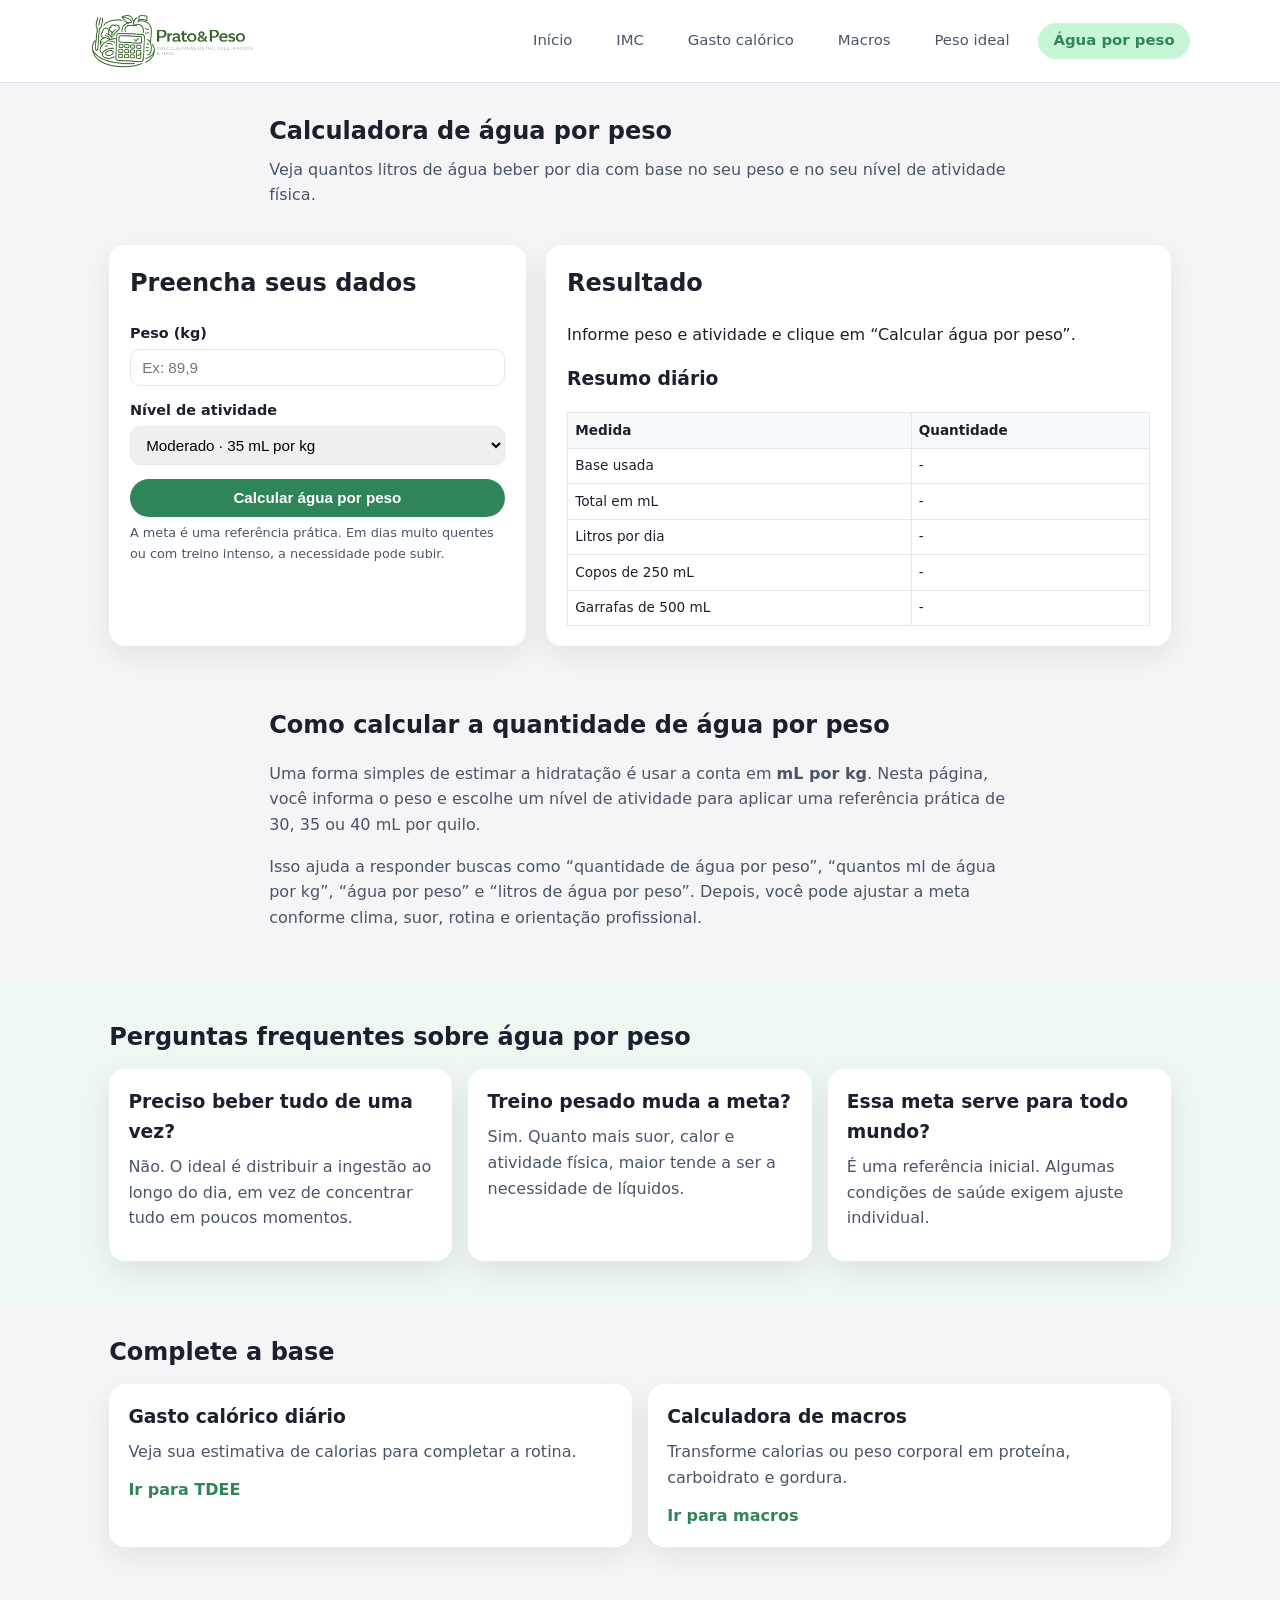
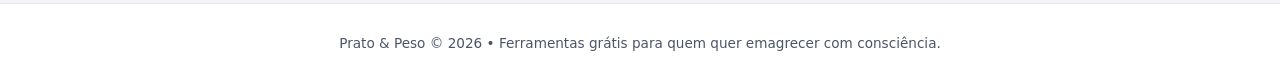
==== agua.html @ b07c1d1e "Add files via upload" ====
<!DOCTYPE html>
<html lang="pt-BR">
<head>
  <meta charset="UTF-8">
  <title>Calculadora de água por peso | Prato &amp; Peso</title>
  <meta name="viewport" content="width=device-width, initial-scale=1.0">
  <meta name="description" content="Calcule quantos litros de água beber por dia de acordo com seu peso, em mL por kg, com resumo em litros, copos e garrafas.">
  <meta name="robots" content="index,follow,max-image-preview:large">
  <link rel="canonical" href="https://www.pratoepeso.com.br/agua.html">
  <link rel="icon" href="favicon.ico" sizes="any">
  <link rel="icon" href="favicon-32.png" type="image/png" sizes="32x32">
  <link rel="icon" href="favicon-192.png" type="image/png" sizes="192x192">
  <link rel="apple-touch-icon" href="apple-touch-icon.png">
  <meta property="og:locale" content="pt_BR">
  <meta property="og:type" content="website">
  <meta property="og:site_name" content="Prato &amp; Peso">
  <meta property="og:title" content="Calculadora de água por peso | Prato &amp; Peso">
  <meta property="og:description" content="Calcule quantos litros de água beber por dia de acordo com seu peso, em mL por kg, com resumo em litros, copos e garrafas.">
  <meta property="og:url" content="https://www.pratoepeso.com.br/agua.html">
  <meta property="og:image" content="https://www.pratoepeso.com.br/assets/logo-social.png">
  <meta name="twitter:card" content="summary_large_image">
  <meta name="twitter:title" content="Calculadora de água por peso | Prato &amp; Peso">
  <meta name="twitter:description" content="Calcule quantos litros de água beber por dia de acordo com seu peso, em mL por kg, com resumo em litros, copos e garrafas.">
  <meta name="twitter:image" content="https://www.pratoepeso.com.br/assets/logo-social.png">
  <link rel="stylesheet" href="style.css">
  <script type="application/ld+json">{"@context":"https://schema.org","@graph":[{"@type":"Organization","name":"Prato & Peso","url":"https://www.pratoepeso.com.br/","logo":"https://www.pratoepeso.com.br/favicon-512.png","image":"https://www.pratoepeso.com.br/assets/logo-social.png"},{"@type":"WebPage","name":"Calculadora de água por peso","description":"Estime quantos litros de água beber por dia conforme peso e atividade.","url":"https://www.pratoepeso.com.br/agua.html","isPartOf":{"@type":"WebSite","name":"Prato & Peso","url":"https://www.pratoepeso.com.br"}},{"@type":"FAQPage","mainEntity":[{"@type":"Question","name":"Quanta água devo beber por peso?","acceptedAnswer":{"@type":"Answer","text":"Uma conta prática usa mililitros por quilo de peso corporal. A quantidade final pode subir em dias quentes e com treino."}},{"@type":"Question","name":"Quantos ml de água por kg devo usar?","acceptedAnswer":{"@type":"Answer","text":"A calculadora usa 30, 35 ou 40 mL por kg como referência, conforme o nível de atividade informado."}},{"@type":"Question","name":"A calculadora substitui orientação médica?","acceptedAnswer":{"@type":"Answer","text":"Não. Pessoas com condições renais, cardíacas ou outras restrições precisam de orientação individual."}}]}]}</script>
</head>
<body>
  <header class="site-header">
    <div class="container header-content">
      <a href="index.html" class="logo" aria-label="Prato &amp; Peso - página inicial">
        <img src="assets/logo-prato-peso.png" alt="Prato &amp; Peso" class="logo-image">
      </a>
      <nav class="main-nav" aria-label="Navegação principal">
        <a href="index.html">Início</a>
        <a href="imc.html">IMC</a>
        <a href="tdee.html">Gasto calórico</a>
        <a href="macros.html">Macros</a>
        <a href="peso-ideal.html">Peso ideal</a>
        <a href="agua.html" class="active">Água por peso</a>
      </nav>
    </div>
  </header>

  <main>
    <section class="page-header">
      <div class="container narrow-content">
        <h1>Calculadora de água por peso</h1>
        <p>Veja quantos litros de água beber por dia com base no seu peso e no seu nível de atividade física.</p>
      </div>
    </section>

    <section class="calc-section">
      <div class="container calc-grid">
        <div class="calc-card">
          <h2>Preencha seus dados</h2>
          <form id="agua-form">
            <div class="form-group">
              <label for="peso">Peso (kg)</label>
              <input type="number" id="peso" placeholder="Ex: 89,9" min="1" step="0.1" inputmode="decimal" required>
            </div>
            <div class="form-group">
              <label for="atividade">Nível de atividade</label>
              <select id="atividade" required>
                <option value="30">Baixo · 30 mL por kg</option>
                <option value="35" selected>Moderado · 35 mL por kg</option>
                <option value="40">Alto · 40 mL por kg</option>
              </select>
            </div>
            <button type="submit" class="btn primary full-width">Calcular água por peso</button>
            <p class="form-hint">A meta é uma referência prática. Em dias muito quentes ou com treino intenso, a necessidade pode subir.</p>
          </form>
        </div>

        <div class="result-card">
          <h2>Resultado</h2>
          <div id="resultado-agua" class="result-main" aria-live="polite">
            <p>Informe peso e atividade e clique em “Calcular água por peso”.</p>
          </div>
          <div class="result-table">
            <h3>Resumo diário</h3>
            <table>
              <thead><tr><th>Medida</th><th>Quantidade</th></tr></thead>
              <tbody>
                <tr><td>Base usada</td><td id="ml-kg">-</td></tr>
                <tr><td>Total em mL</td><td id="ml-dia">-</td></tr>
                <tr><td>Litros por dia</td><td id="litros-dia">-</td></tr>
                <tr><td>Copos de 250 mL</td><td id="copos-dia">-</td></tr>
                <tr><td>Garrafas de 500 mL</td><td id="garrafas-dia">-</td></tr>
              </tbody>
            </table>
          </div>
        </div>
      </div>
    </section>

    <section class="content-section">
      <div class="container narrow-content">
        <h2>Como calcular a quantidade de água por peso</h2>
        <p>
          Uma forma simples de estimar a hidratação é usar a conta em <strong>mL por kg</strong>. Nesta página, você informa o peso e escolhe um nível de atividade para aplicar uma referência prática de 30, 35 ou 40 mL por quilo.
        </p>
        <p>
          Isso ajuda a responder buscas como “quantidade de água por peso”, “quantos ml de água por kg”, “água por peso” e “litros de água por peso”. Depois, você pode ajustar a meta conforme clima, suor, rotina e orientação profissional.
        </p>
      </div>
    </section>

    <section class="content-section section-soft">
      <div class="container">
        <h2>Perguntas frequentes sobre água por peso</h2>
        <div class="faq-grid">
          <article class="faq-item"><h3>Preciso beber tudo de uma vez?</h3><p>Não. O ideal é distribuir a ingestão ao longo do dia, em vez de concentrar tudo em poucos momentos.</p></article>
          <article class="faq-item"><h3>Treino pesado muda a meta?</h3><p>Sim. Quanto mais suor, calor e atividade física, maior tende a ser a necessidade de líquidos.</p></article>
          <article class="faq-item"><h3>Essa meta serve para todo mundo?</h3><p>É uma referência inicial. Algumas condições de saúde exigem ajuste individual.</p></article>
        </div>
      </div>
    </section>

    <section class="content-section">
      <div class="container">
        <h2>Complete a base</h2>
        <div class="feature-grid compact-grid">
          <article class="feature-card"><h3>Gasto calórico diário</h3><p>Veja sua estimativa de calorias para completar a rotina.</p><a href="tdee.html" class="text-link">Ir para TDEE</a></article>
          <article class="feature-card"><h3>Calculadora de macros</h3><p>Transforme calorias ou peso corporal em proteína, carboidrato e gordura.</p><a href="macros.html" class="text-link">Ir para macros</a></article>
        </div>
      </div>
    </section>
  </main>

  <footer class="site-footer">
    <div class="container footer-content">
      <p>Prato &amp; Peso &copy; <span id="year"></span> • Ferramentas grátis para quem quer emagrecer com consciência.</p>
    </div>
  </footer>

  <script>
    document.getElementById('year').textContent = new Date().getFullYear();
  </script>
  <script src="agua.js"></script>
</body>
</html>
---- style.css ----
/* ===== VARIÁVEIS BÁSICAS ===== */
:root {
  --bg: #f5f5f7;
  --bg-card: #ffffff;
  --primary: #2f855a;
  --primary-soft: #c6f6d5;
  --accent: #ed8936;
  --text: #1a202c;
  --text-muted: #4a5568;
  --border: #e2e8f0;
  --shadow-soft: 0 10px 30px rgba(15, 23, 42, 0.08);
  --radius-lg: 16px;
  --radius-pill: 999px;
}

/* ===== RESET SIMPLES ===== */
*,
*::before,
*::after {
  box-sizing: border-box;
}

body {
  margin: 0;
  font-family: system-ui, -apple-system, BlinkMacSystemFont, "Segoe UI", sans-serif;
  background: var(--bg);
  color: var(--text);
  line-height: 1.6;
}

/* ===== CONTAINER ===== */
.container {
  width: 100%;
  max-width: 1100px;
  margin: 0 auto;
  padding: 0 1.2rem;
}

/* ===== HEADER ===== */
.site-header {
  background: #ffffff;
  border-bottom: 1px solid var(--border);
  position: sticky;
  top: 0;
  z-index: 50;
}

.header-content {
  display: flex;
  align-items: center;
  justify-content: space-between;
  gap: 1rem;
  flex-wrap: wrap;
  padding: 0.75rem 0;
}

/* LOGO MAIS VISÍVEL */
.logo {
  display: inline-flex;
  align-items: center;
  text-decoration: none;
  flex-shrink: 0;
}

.logo-image {
  display: block;
  height: 58px;
  width: auto;
  max-width: min(360px, 72vw);
}

@media (max-width: 767px) {
  .logo-image {
    height: 44px;
    max-width: 240px;
  }
}

/* MENU COMO BOTÕES COM BORDA */
.main-nav a {
  margin-left: 0.5rem;
  text-decoration: none;
  color: var(--text-muted);
  font-size: 0.93rem;
  padding: 0.35rem 0.9rem;
  border-radius: var(--radius-pill);
  border: 1px solid transparent;
  display: inline-flex;
  align-items: center;
  justify-content: center;
}

.main-nav a:hover {
  color: var(--primary);
  border-color: var(--border);
  background: #f8fafc;
}

.main-nav a.active {
  color: var(--primary);
  font-weight: 600;
  background: var(--primary-soft);
  border-color: var(--primary-soft);
}

/* ===== HERO (TOPO DA HOME) ===== */
.hero {
  padding: 2.5rem 0 2rem;
}

.hero-grid {
  display: grid;
  gap: 1.8rem;
}

@media (min-width: 768px) {
  .hero-grid {
    grid-template-columns: 3fr 2fr;
    align-items: center;
  }
}

.hero-text h1 {
  font-size: 2rem;
  margin-bottom: 0.8rem;
}

.hero-text p {
  color: var(--text-muted);
  margin-bottom: 1.6rem;
}

/* BOTÕES GRANDES DAS FERRAMENTAS NO TOPO */
.hero-actions {
  display: flex;
  flex-wrap: wrap;
  gap: 0.75rem;
}

.hero-actions .hero-big {
  min-width: 220px;
  font-size: 1rem;
  padding: 0.75rem 1.6rem;
}

@media (max-width: 767px) {
  .hero-actions {
    flex-direction: column;
    align-items: stretch;
  }

  .hero-actions .hero-big {
    width: 100%;
    justify-content: center;
  }
}

/* ===== CARDS DO HERO ===== */
.hero-card {
  background: var(--bg-card);
  border-radius: var(--radius-lg);
  padding: 1.5rem;
  box-shadow: var(--shadow-soft);
}

.hero-card h2 {
  margin-top: 0;
  margin-bottom: 0.75rem;
}

.hero-card ul {
  padding-left: 1.1rem;
  margin-bottom: 1.25rem;
}

.hero-card li {
  margin-bottom: 0.35rem;
}

/* ===== BOTÕES GENÉRICOS ===== */
.btn {
  display: inline-flex;
  align-items: center;
  justify-content: center;
  padding: 0.6rem 1.3rem;
  border-radius: var(--radius-pill);
  border: 1px solid transparent;
  font-size: 0.95rem;
  font-weight: 600;
  cursor: pointer;
  text-decoration: none;
  transition: all 0.15s ease;
}

.btn.primary {
  background: var(--primary);
  color: #ffffff;
}

.btn.primary:hover {
  background: #276749;
}

.btn.outline {
  background: transparent;
  border-color: var(--border);
  color: var(--text);
}

.btn.outline:hover {
  border-color: var(--primary);
  color: var(--primary);
  background: #f8fafc;
}

.btn.full-width {
  width: 100%;
}

.btn.small {
  padding: 0.45rem 1rem;
  font-size: 0.9rem;
}

/* ===== ÁREA DE ANÚNCIO ===== */
.ad-section {
  padding: 0.5rem 0 1rem;
}

.ad-slot {
  width: 100%;
  min-height: 60px;
  border-radius: 12px;
  border: 1px dashed var(--border);
  display: flex;
  align-items: center;
  justify-content: center;
  font-size: 0.8rem;
  color: var(--text-muted);
  background: #fdfdfd;
}

/* ===== SEÇÃO DE TEXTO EXPLICATIVO ===== */
.content-section {
  padding: 2rem 0 2.5rem;
}

.content-section h2 {
  margin-top: 0;
  margin-bottom: 0.75rem;
}

.content-section p {
  color: var(--text-muted);
  max-width: 780px;
}

/* ===== FOOTER ===== */
.site-footer {
  border-top: 1px solid var(--border);
  padding: 1rem 0;
  background: #ffffff;
  margin-top: 1rem;
}

.footer-content {
  text-align: center;
  font-size: 0.85rem;
  color: var(--text-muted);
}

/* ===== PÁGINAS INTERNAS (IMC / TDEE / MACROS / PESO / ÁGUA) ===== */

.page-header {
  padding: 1.8rem 0 1.1rem;
}

.page-header h1 {
  margin: 0 0 0.4rem;
}

.page-header p {
  margin: 0;
  color: var(--text-muted);
}

/* LAYOUT DAS CALCULADORAS */
.calc-section {
  padding: 1.2rem 0 1.8rem;
}

.calc-grid {
  display: grid;
  gap: 1.3rem;
}

@media (min-width: 768px) {
  .calc-grid {
    grid-template-columns: minmax(0, 1.2fr) minmax(0, 1.8fr);
  }
}

.calc-card,
.result-card {
  background: var(--bg-card);
  border-radius: var(--radius-lg);
  padding: 1.2rem 1.3rem;
  box-shadow: var(--shadow-soft);
}

.calc-card h2,
.result-card h2,
.result-table h3 {
  margin-top: 0;
}

/* FORMULÁRIOS NAS CALCULADORAS */
.form-group {
  margin-bottom: 0.85rem;
}

.form-group label {
  display: block;
  font-size: 0.9rem;
  font-weight: 600;
  margin-bottom: 0.25rem;
}

.form-group input,
.form-group select {
  width: 100%;
  padding: 0.55rem 0.7rem;
  border-radius: 10px;
  border: 1px solid var(--border);
  font-size: 0.95rem;
}

.form-group input:focus,
.form-group select:focus {
  outline: none;
  border-color: var(--primary);
  box-shadow: 0 0 0 1px var(--primary-soft);
}

.form-hint {
  font-size: 0.8rem;
  color: var(--text-muted);
  margin-top: 0.4rem;
}

/* RESULTADOS NAS CALCULADORAS */
.result-main p {
  margin: 0;
}

.result-main .imc-value {
  font-size: 1.4rem;
  font-weight: 700;
}

.result-main .imc-status {
  font-weight: 600;
}

.result-main .imc-extra {
  font-size: 0.9rem;
  color: var(--text-muted);
  margin-top: 0.3rem;
}

/* TABELAS */
.result-table {
  margin-top: 1rem;
}

.result-table table {
  width: 100%;
  border-collapse: collapse;
  font-size: 0.85rem;
}

.result-table th,
.result-table td {
  border: 1px solid var(--border);
  padding: 0.4rem 0.45rem;
  text-align: left;
}

.result-table th {
  background: #f7fafc;
}

/* ===== AJUSTES RESPONSIVOS GERAIS ===== */
@media (max-width: 767px) {
  .header-content {
    flex-direction: column;
    align-items: flex-start;
    gap: 0.5rem;
  }

  .main-nav a {
    margin-left: 0;
    margin-right: 0.6rem;
  }
}


.section-soft {
  background: #eef7f1;
}

.narrow-content {
  max-width: 780px;
}

.feature-grid,
.faq-grid {
  display: grid;
  gap: 1rem;
}

@media (min-width: 768px) {
  .feature-grid {
    grid-template-columns: repeat(2, minmax(0, 1fr));
  }

  .feature-grid.compact-grid {
    grid-template-columns: repeat(2, minmax(0, 1fr));
  }

  .faq-grid {
    grid-template-columns: repeat(3, minmax(0, 1fr));
  }
}

.feature-card,
.faq-item {
  background: var(--bg-card);
  border-radius: var(--radius-lg);
  padding: 1.15rem 1.2rem;
  box-shadow: var(--shadow-soft);
}

.feature-card h3,
.faq-item h3 {
  margin-top: 0;
  margin-bottom: 0.45rem;
}

.feature-card p,
.faq-item p {
  margin-top: 0;
  margin-bottom: 0.75rem;
}

.text-link {
  color: var(--primary);
  font-weight: 600;
  text-decoration: none;
}

.text-link:hover {
  text-decoration: underline;
}

.radio-row {
  display: flex;
  flex-wrap: wrap;
  gap: 0.9rem;
}

.radio-row label {
  display: inline-flex;
  align-items: center;
  gap: 0.4rem;
  font-weight: 500;
}

.label-optional {
  font-weight: 500;
  font-size: 0.82rem;
  color: var(--text-muted);
}

.mode-switch {
  display: grid;
  grid-template-columns: repeat(2, minmax(0, 1fr));
  gap: 0.75rem;
  margin-bottom: 1rem;
}

.mode-option {
  display: flex;
  align-items: center;
  justify-content: center;
  gap: 0.5rem;
  padding: 0.75rem 0.9rem;
  border: 1px solid var(--border);
  border-radius: 12px;
  cursor: pointer;
  background: #f8fafc;
  color: var(--text-muted);
  font-weight: 600;
}

.mode-option input {
  margin: 0;
}

.mode-option.active {
  border-color: var(--primary-soft);
  background: var(--primary-soft);
  color: var(--primary);
}

.mode-panel {
  margin-bottom: 1rem;
}

.mode-panel.is-hidden {
  display: none;
}

@media (max-width: 767px) {
  .feature-grid,
  .faq-grid,
  .mode-switch {
    grid-template-columns: 1fr;
  }
}
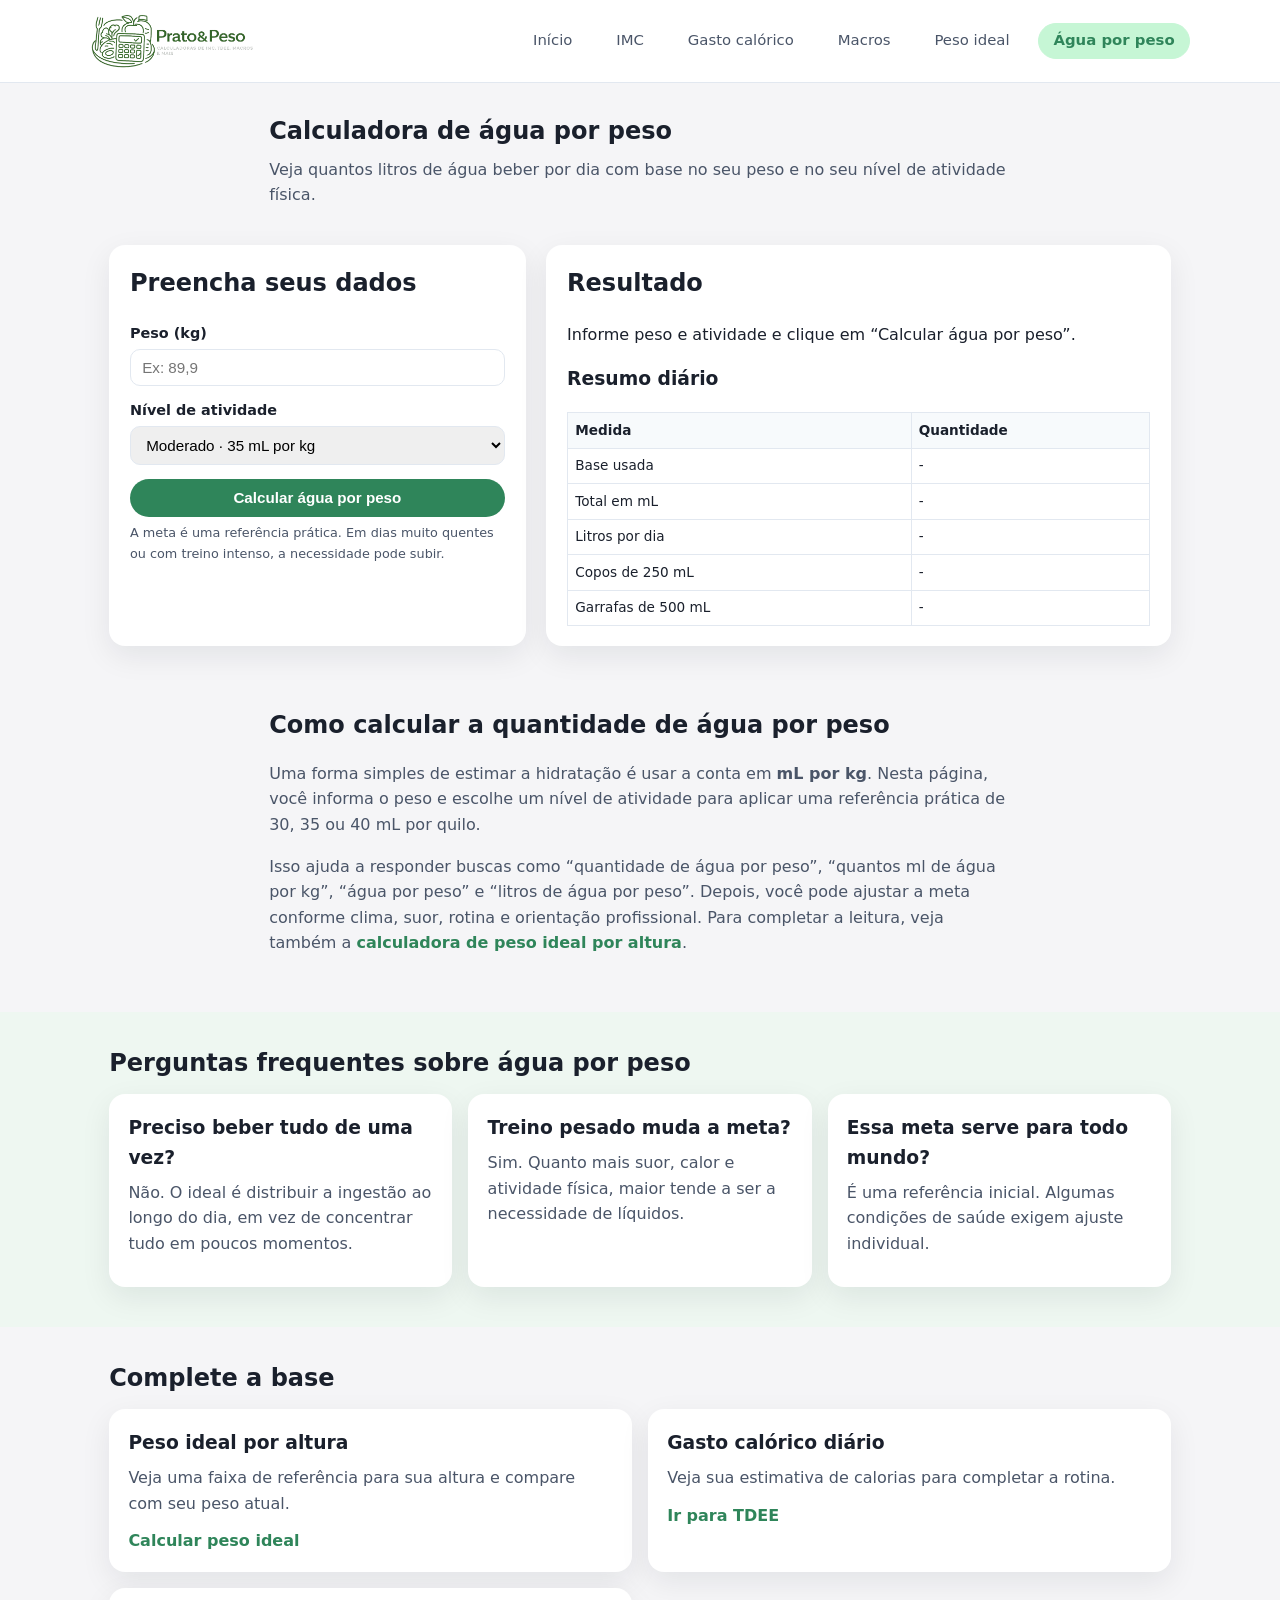
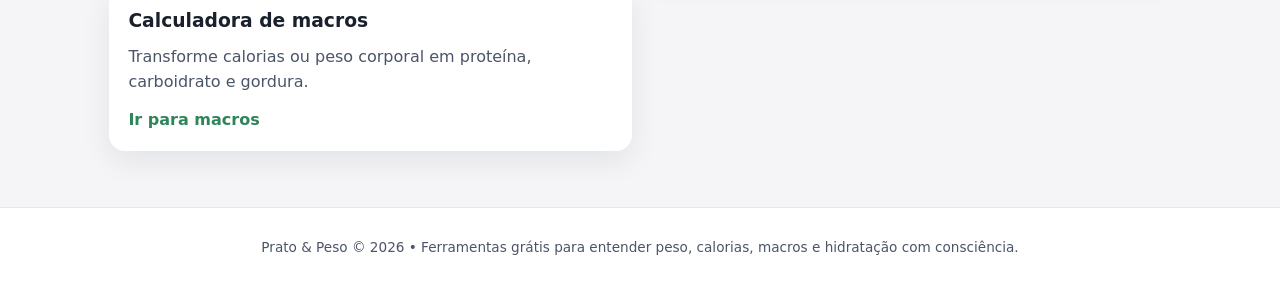
==== commit 4a3a71c0: "Add files via upload" ====
--- a/agua.html
+++ b/agua.html
@@ -6,7 +6,7 @@
   <meta name="viewport" content="width=device-width, initial-scale=1.0">
   <meta name="description" content="Calcule quantos litros de água beber por dia de acordo com seu peso, em mL por kg, com resumo em litros, copos e garrafas.">
   <meta name="robots" content="index,follow,max-image-preview:large">
-  <link rel="canonical" href="https://www.pratoepeso.com.br/agua.html">
+  <link rel="canonical" href="https://pratoepeso.com.br/agua.html">
   <link rel="icon" href="favicon.ico" sizes="any">
   <link rel="icon" href="favicon-32.png" type="image/png" sizes="32x32">
   <link rel="icon" href="favicon-192.png" type="image/png" sizes="192x192">
@@ -16,14 +16,22 @@
   <meta property="og:site_name" content="Prato &amp; Peso">
   <meta property="og:title" content="Calculadora de água por peso | Prato &amp; Peso">
   <meta property="og:description" content="Calcule quantos litros de água beber por dia de acordo com seu peso, em mL por kg, com resumo em litros, copos e garrafas.">
-  <meta property="og:url" content="https://www.pratoepeso.com.br/agua.html">
-  <meta property="og:image" content="https://www.pratoepeso.com.br/assets/logo-social.png">
+  <meta property="og:url" content="https://pratoepeso.com.br/agua.html">
+  <meta property="og:image" content="https://pratoepeso.com.br/assets/logo-social.png">
   <meta name="twitter:card" content="summary_large_image">
   <meta name="twitter:title" content="Calculadora de água por peso | Prato &amp; Peso">
   <meta name="twitter:description" content="Calcule quantos litros de água beber por dia de acordo com seu peso, em mL por kg, com resumo em litros, copos e garrafas.">
-  <meta name="twitter:image" content="https://www.pratoepeso.com.br/assets/logo-social.png">
+  <meta name="twitter:image" content="https://pratoepeso.com.br/assets/logo-social.png">
   <link rel="stylesheet" href="style.css">
-  <script type="application/ld+json">{"@context":"https://schema.org","@graph":[{"@type":"Organization","name":"Prato & Peso","url":"https://www.pratoepeso.com.br/","logo":"https://www.pratoepeso.com.br/favicon-512.png","image":"https://www.pratoepeso.com.br/assets/logo-social.png"},{"@type":"WebPage","name":"Calculadora de água por peso","description":"Estime quantos litros de água beber por dia conforme peso e atividade.","url":"https://www.pratoepeso.com.br/agua.html","isPartOf":{"@type":"WebSite","name":"Prato & Peso","url":"https://www.pratoepeso.com.br"}},{"@type":"FAQPage","mainEntity":[{"@type":"Question","name":"Quanta água devo beber por peso?","acceptedAnswer":{"@type":"Answer","text":"Uma conta prática usa mililitros por quilo de peso corporal. A quantidade final pode subir em dias quentes e com treino."}},{"@type":"Question","name":"Quantos ml de água por kg devo usar?","acceptedAnswer":{"@type":"Answer","text":"A calculadora usa 30, 35 ou 40 mL por kg como referência, conforme o nível de atividade informado."}},{"@type":"Question","name":"A calculadora substitui orientação médica?","acceptedAnswer":{"@type":"Answer","text":"Não. Pessoas com condições renais, cardíacas ou outras restrições precisam de orientação individual."}}]}]}</script>
+  <!-- Google tag (gtag.js) -->
+  <script async src="https://www.googletagmanager.com/gtag/js?id=G-JHK8WVE0EN"></script>
+  <script>
+    window.dataLayer = window.dataLayer || [];
+    function gtag(){dataLayer.push(arguments);}
+    gtag('js', new Date());
+    gtag('config', 'G-JHK8WVE0EN');
+  </script>
+  <script type="application/ld+json">{"@context":"https://schema.org","@graph":[{"@type":"Organization","name":"Prato & Peso","url":"https://pratoepeso.com.br/","logo":"https://pratoepeso.com.br/favicon-512.png","image":"https://pratoepeso.com.br/assets/logo-social.png"},{"@type":"WebPage","name":"Calculadora de água por peso","description":"Estime quantos litros de água beber por dia conforme peso e atividade.","url":"https://pratoepeso.com.br/agua.html","isPartOf":{"@type":"WebSite","name":"Prato & Peso","url":"https://pratoepeso.com.br"}},{"@type":"FAQPage","mainEntity":[{"@type":"Question","name":"Quanta água devo beber por peso?","acceptedAnswer":{"@type":"Answer","text":"Uma conta prática usa mililitros por quilo de peso corporal. A quantidade final pode subir em dias quentes e com treino."}},{"@type":"Question","name":"Quantos ml de água por kg devo usar?","acceptedAnswer":{"@type":"Answer","text":"A calculadora usa 30, 35 ou 40 mL por kg como referência, conforme o nível de atividade informado."}},{"@type":"Question","name":"A calculadora substitui orientação médica?","acceptedAnswer":{"@type":"Answer","text":"Não. Pessoas com condições renais, cardíacas ou outras restrições precisam de orientação individual."}}]}]}</script>
 </head>
 <body>
   <header class="site-header">
@@ -101,7 +109,7 @@
           Uma forma simples de estimar a hidratação é usar a conta em <strong>mL por kg</strong>. Nesta página, você informa o peso e escolhe um nível de atividade para aplicar uma referência prática de 30, 35 ou 40 mL por quilo.
         </p>
         <p>
-          Isso ajuda a responder buscas como “quantidade de água por peso”, “quantos ml de água por kg”, “água por peso” e “litros de água por peso”. Depois, você pode ajustar a meta conforme clima, suor, rotina e orientação profissional.
+          Isso ajuda a responder buscas como “quantidade de água por peso”, “quantos ml de água por kg”, “água por peso” e “litros de água por peso”. Depois, você pode ajustar a meta conforme clima, suor, rotina e orientação profissional. Para completar a leitura, veja também a <a href="peso-ideal.html" class="text-link">calculadora de peso ideal por altura</a>.
         </p>
       </div>
     </section>
@@ -121,6 +129,7 @@
       <div class="container">
         <h2>Complete a base</h2>
         <div class="feature-grid compact-grid">
+          <article class="feature-card"><h3>Peso ideal por altura</h3><p>Veja uma faixa de referência para sua altura e compare com seu peso atual.</p><a href="peso-ideal.html" class="text-link">Calcular peso ideal</a></article>
           <article class="feature-card"><h3>Gasto calórico diário</h3><p>Veja sua estimativa de calorias para completar a rotina.</p><a href="tdee.html" class="text-link">Ir para TDEE</a></article>
           <article class="feature-card"><h3>Calculadora de macros</h3><p>Transforme calorias ou peso corporal em proteína, carboidrato e gordura.</p><a href="macros.html" class="text-link">Ir para macros</a></article>
         </div>
@@ -130,7 +139,7 @@
 
   <footer class="site-footer">
     <div class="container footer-content">
-      <p>Prato &amp; Peso &copy; <span id="year"></span> • Ferramentas grátis para quem quer emagrecer com consciência.</p>
+      <p>Prato &amp; Peso &copy; <span id="year"></span> • Ferramentas grátis para entender peso, calorias, macros e hidratação com consciência.</p>
     </div>
   </footer>
 
--- a/style.css
+++ b/style.css
@@ -528,3 +528,55 @@
     grid-template-columns: 1fr;
   }
 }
+
+/* ===== REFORÇO SEO / CONTEÚDO DE REFERÊNCIA ===== */
+.note-box {
+  margin-top: 1rem;
+  padding: 0.9rem 1rem;
+  border: 1px solid var(--border);
+  border-left: 4px solid var(--primary);
+  border-radius: 12px;
+  background: #ffffff;
+  color: var(--text-muted);
+}
+
+.reference-table {
+  overflow-x: auto;
+  background: var(--bg-card);
+  border-radius: var(--radius-lg);
+  box-shadow: var(--shadow-soft);
+  margin: 1rem 0;
+}
+
+.reference-table table {
+  width: 100%;
+  min-width: 420px;
+  border-collapse: collapse;
+  font-size: 0.95rem;
+}
+
+.reference-table th,
+.reference-table td {
+  border: 1px solid var(--border);
+  padding: 0.65rem 0.75rem;
+  text-align: left;
+}
+
+.reference-table th {
+  background: #f7fafc;
+  font-weight: 700;
+}
+
+.table-hint {
+  font-size: 0.9rem;
+  color: var(--text-muted);
+}
+
+.formula-list {
+  padding-left: 1.2rem;
+  color: var(--text-muted);
+}
+
+.formula-list li {
+  margin-bottom: 0.45rem;
+}
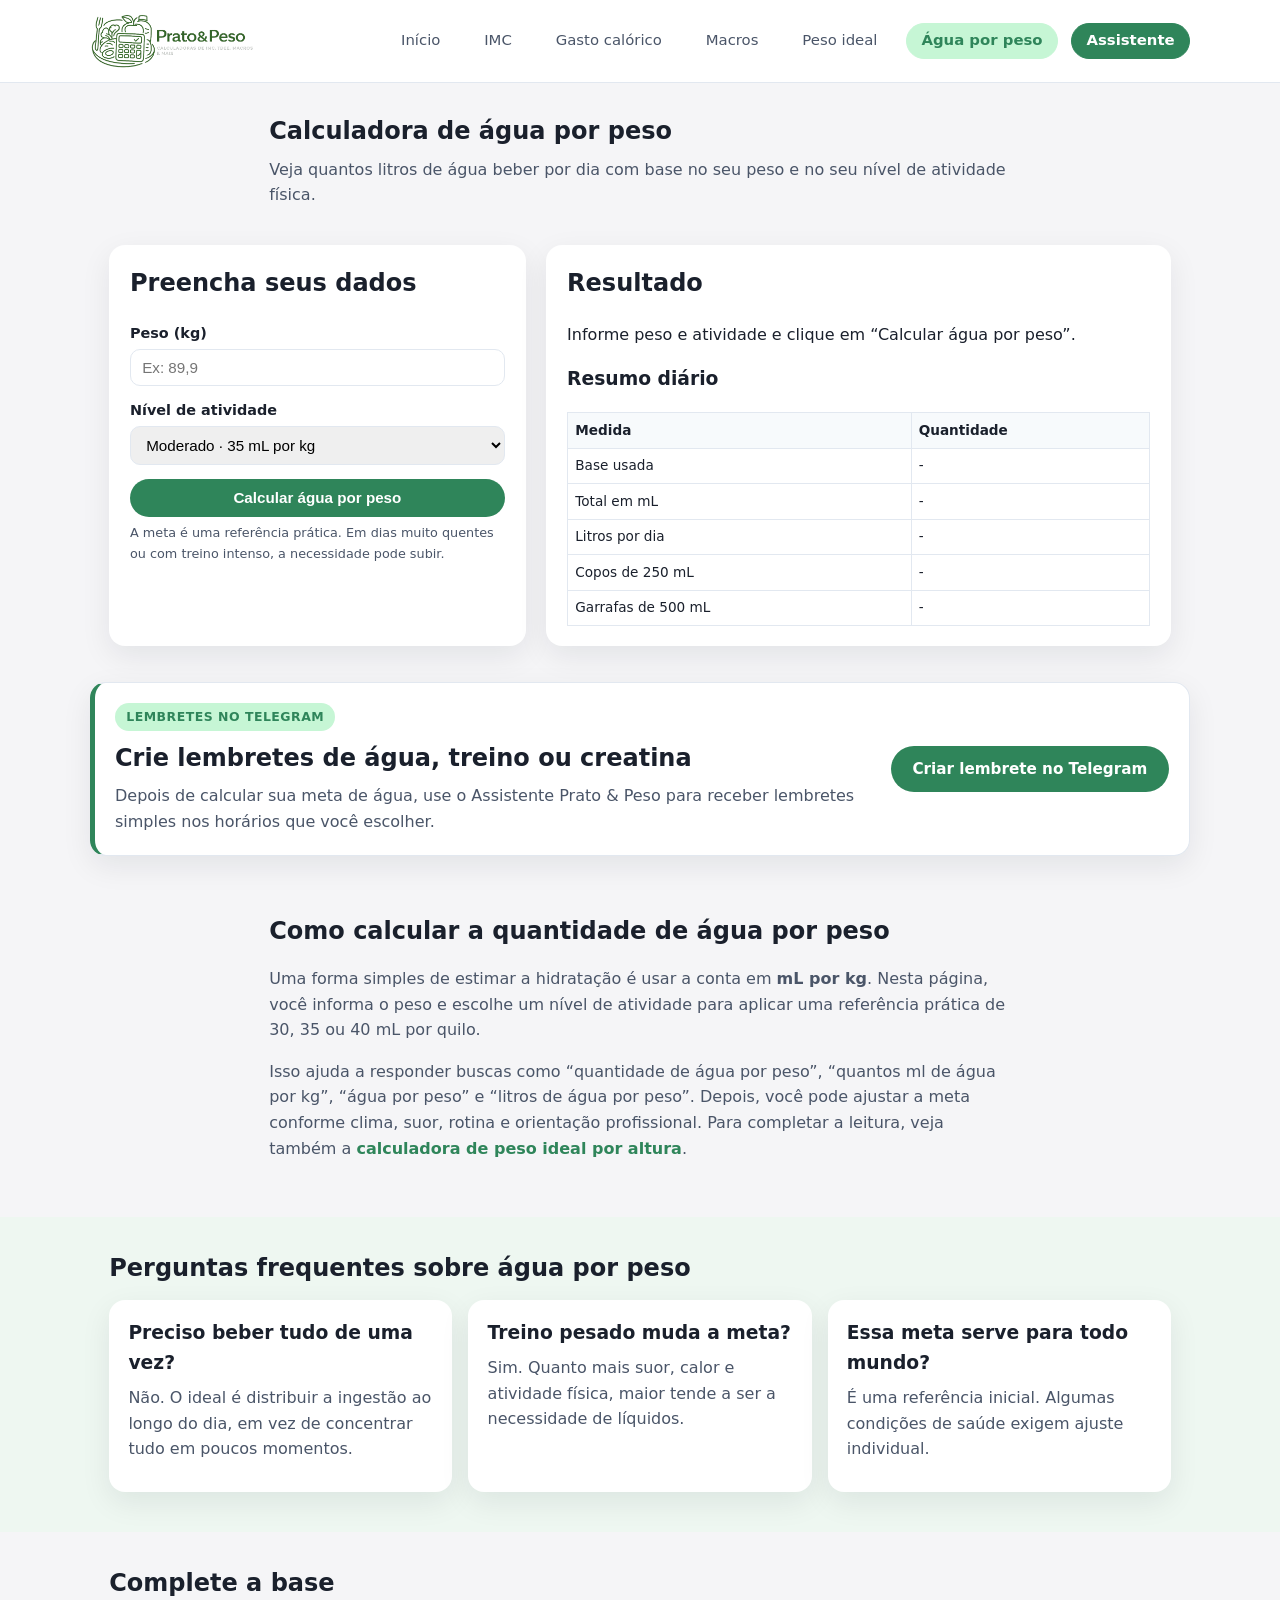
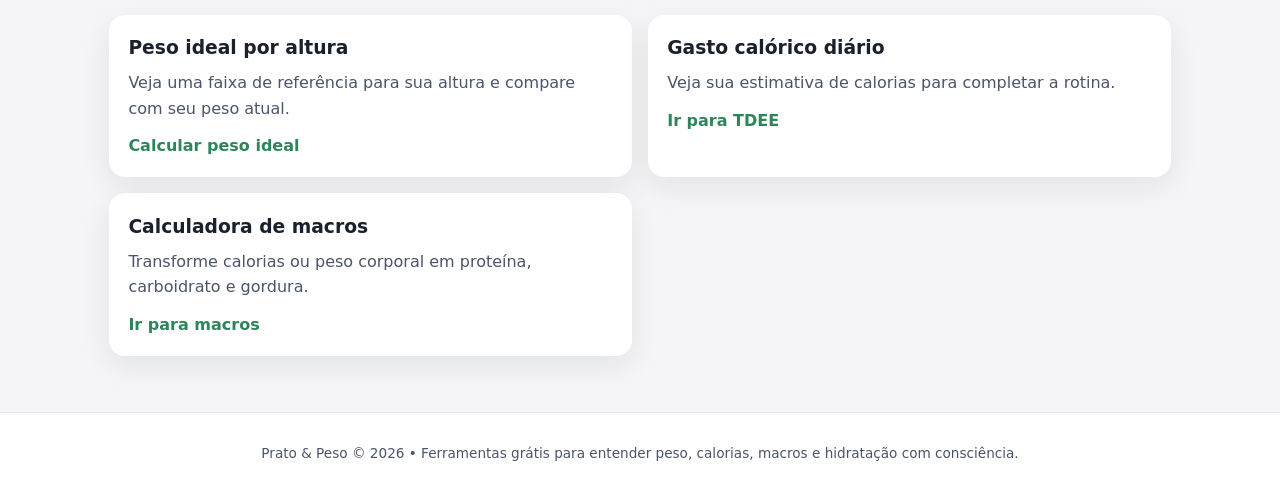
==== commit 92fcd988: "Add files via upload" ====
--- a/agua.html
+++ b/agua.html
@@ -46,6 +46,7 @@
         <a href="macros.html">Macros</a>
         <a href="peso-ideal.html">Peso ideal</a>
         <a href="agua.html" class="active">Água por peso</a>
+        <a href="https://t.me/pratoepeso_bot" class="nav-telegram" target="_blank" rel="noopener">Assistente</a>
       </nav>
     </div>
   </header>
@@ -102,6 +103,18 @@
       </div>
     </section>
 
+
+    <section class="assistant-cta">
+      <div class="container assistant-cta-card">
+        <div>
+          <span class="eyebrow">Lembretes no Telegram</span>
+          <h2>Crie lembretes de água, treino ou creatina</h2>
+          <p>Depois de calcular sua meta de água, use o Assistente Prato &amp; Peso para receber lembretes simples nos horários que você escolher.</p>
+        </div>
+        <a href="https://t.me/pratoepeso_bot" class="btn primary" target="_blank" rel="noopener">Criar lembrete no Telegram</a>
+      </div>
+    </section>
+
     <section class="content-section">
       <div class="container narrow-content">
         <h2>Como calcular a quantidade de água por peso</h2>
--- a/style.css
+++ b/style.css
@@ -580,3 +580,172 @@
 .formula-list li {
   margin-bottom: 0.45rem;
 }
+
+
+/* ===== ASSISTENTE PRATO & PESO / TELEGRAM ===== */
+.nav-telegram {
+  color: #ffffff !important;
+  background: var(--primary);
+  border-color: var(--primary) !important;
+  font-weight: 700;
+}
+
+.nav-telegram:hover {
+  background: #276749 !important;
+  color: #ffffff !important;
+}
+
+.assistant-highlight {
+  padding: 2rem 0 2.3rem;
+  background: linear-gradient(135deg, #113f2a 0%, #2f855a 55%, #d9f7e4 100%);
+  color: #ffffff;
+}
+
+.assistant-grid {
+  display: grid;
+  gap: 1.3rem;
+  align-items: center;
+}
+
+@media (min-width: 820px) {
+  .assistant-grid {
+    grid-template-columns: minmax(0, 1.05fr) minmax(0, 0.95fr);
+  }
+}
+
+.assistant-copy h2,
+.assistant-copy p {
+  color: #ffffff;
+}
+
+.assistant-copy h2 {
+  margin: 0.35rem 0 0.75rem;
+  font-size: clamp(1.6rem, 3vw, 2.25rem);
+}
+
+.eyebrow {
+  display: inline-flex;
+  align-items: center;
+  width: fit-content;
+  padding: 0.25rem 0.7rem;
+  border-radius: var(--radius-pill);
+  background: rgba(255, 255, 255, 0.18);
+  color: inherit;
+  font-size: 0.78rem;
+  font-weight: 800;
+  letter-spacing: 0.04em;
+  text-transform: uppercase;
+}
+
+.assistant-actions {
+  display: flex;
+  flex-wrap: wrap;
+  gap: 0.75rem;
+  margin-top: 1.1rem;
+}
+
+.assistant-highlight .btn.primary {
+  background: #ffffff;
+  color: var(--primary);
+}
+
+.assistant-highlight .btn.primary:hover {
+  background: #f0fff4;
+}
+
+.assistant-highlight .btn.outline {
+  border-color: rgba(255,255,255,0.75);
+  color: #ffffff;
+  background: transparent;
+}
+
+.assistant-highlight .btn.outline:hover {
+  background: rgba(255,255,255,0.12);
+  color: #ffffff;
+}
+
+.assistant-note {
+  margin: 0.85rem 0 0;
+  font-size: 0.9rem;
+  opacity: 0.9;
+}
+
+.assistant-panel {
+  display: grid;
+  gap: 0.85rem;
+  background: rgba(255,255,255,0.12);
+  border: 1px solid rgba(255,255,255,0.24);
+  border-radius: 22px;
+  padding: 1rem;
+  box-shadow: 0 16px 40px rgba(15, 23, 42, 0.18);
+  backdrop-filter: blur(8px);
+}
+
+@media (min-width: 560px) {
+  .assistant-panel {
+    grid-template-columns: repeat(2, minmax(0, 1fr));
+  }
+}
+
+.assistant-feature {
+  background: rgba(255,255,255,0.94);
+  color: var(--text);
+  border-radius: 16px;
+  padding: 0.95rem 1rem;
+}
+
+.assistant-feature strong {
+  display: block;
+  margin-bottom: 0.25rem;
+  color: var(--primary);
+}
+
+.assistant-feature span {
+  display: block;
+  color: var(--text-muted);
+  font-size: 0.92rem;
+  line-height: 1.45;
+}
+
+.assistant-cta {
+  padding: 0.5rem 0 1.5rem;
+}
+
+.assistant-cta-card {
+  display: grid;
+  gap: 1rem;
+  align-items: center;
+  background: #ffffff;
+  border: 1px solid var(--border);
+  border-left: 5px solid var(--primary);
+  border-radius: var(--radius-lg);
+  box-shadow: var(--shadow-soft);
+  padding: 1.25rem;
+}
+
+@media (min-width: 768px) {
+  .assistant-cta-card {
+    grid-template-columns: minmax(0, 1fr) auto;
+  }
+}
+
+.assistant-cta-card .eyebrow {
+  background: var(--primary-soft);
+  color: var(--primary);
+}
+
+.assistant-cta-card h2 {
+  margin: 0.45rem 0 0.4rem;
+}
+
+.assistant-cta-card p {
+  margin: 0;
+  color: var(--text-muted);
+}
+
+@media (max-width: 767px) {
+  .assistant-actions,
+  .assistant-cta-card .btn {
+    width: 100%;
+  }
+}
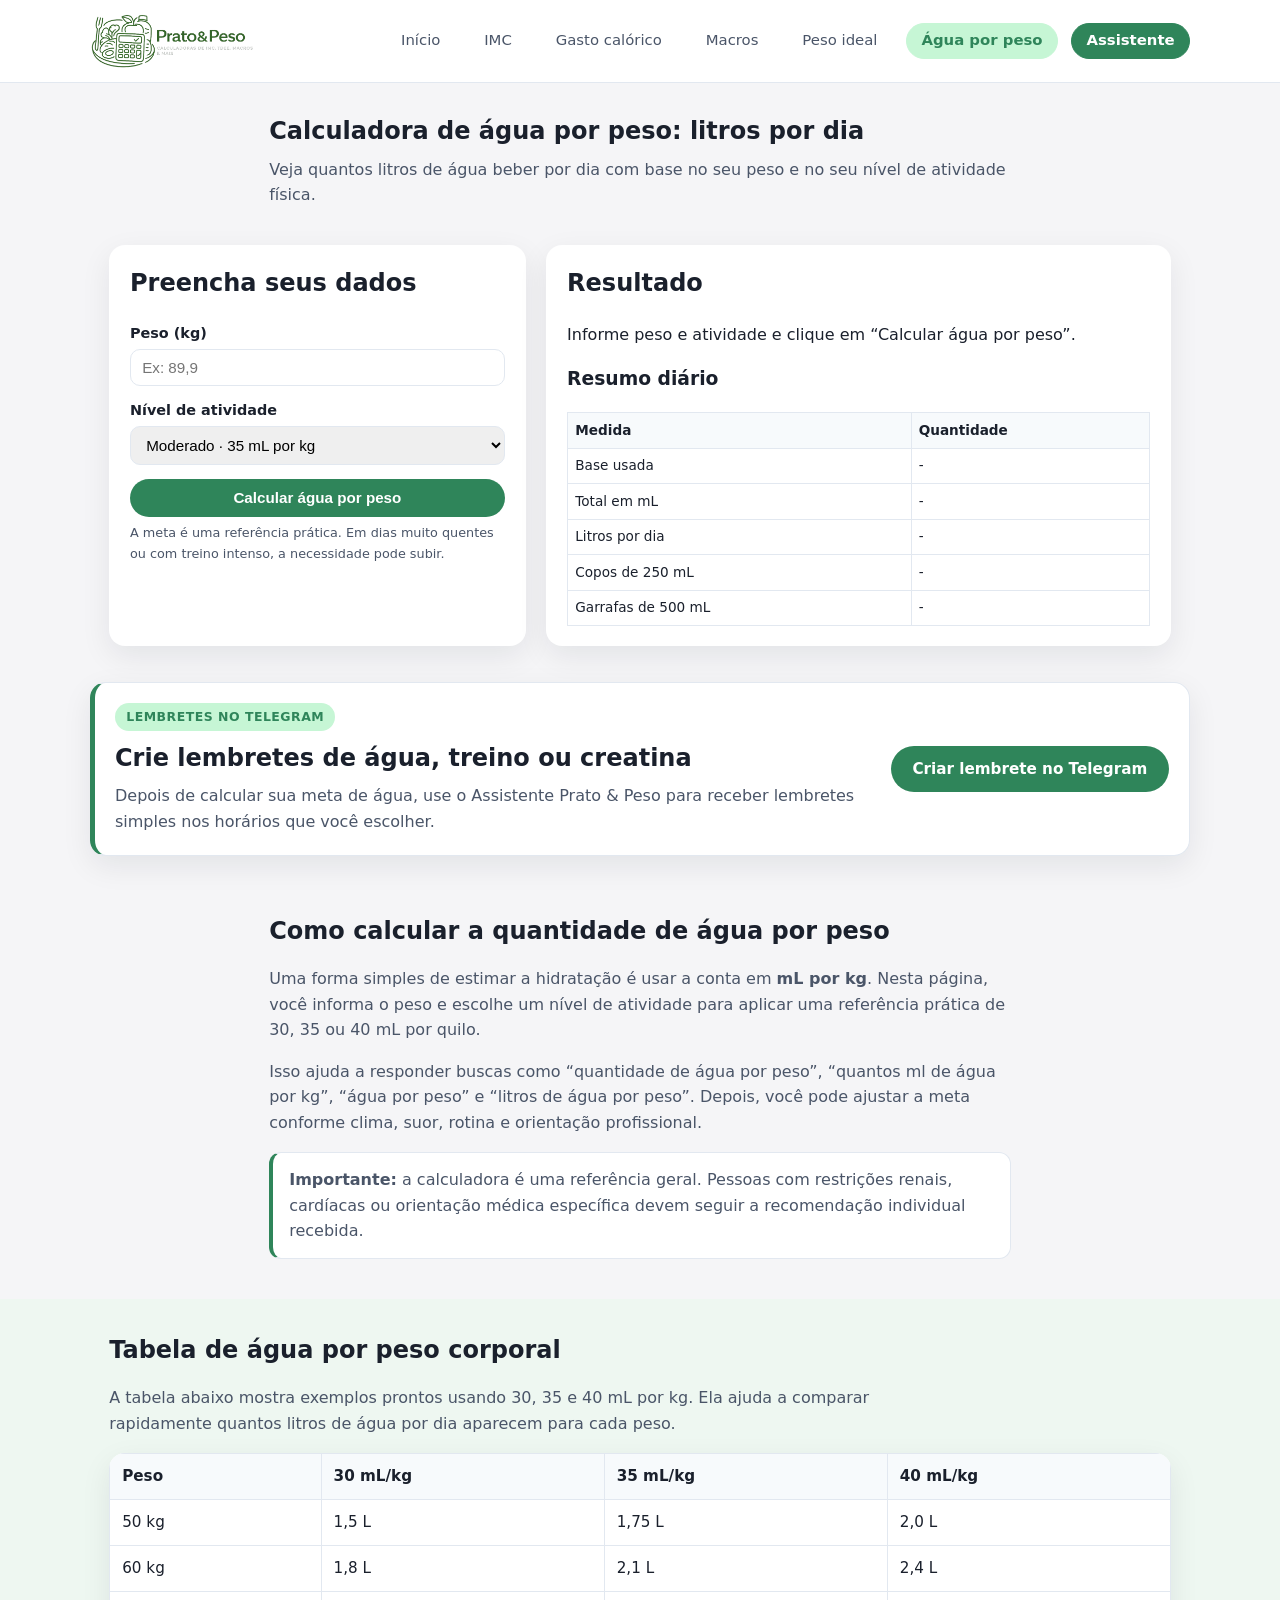
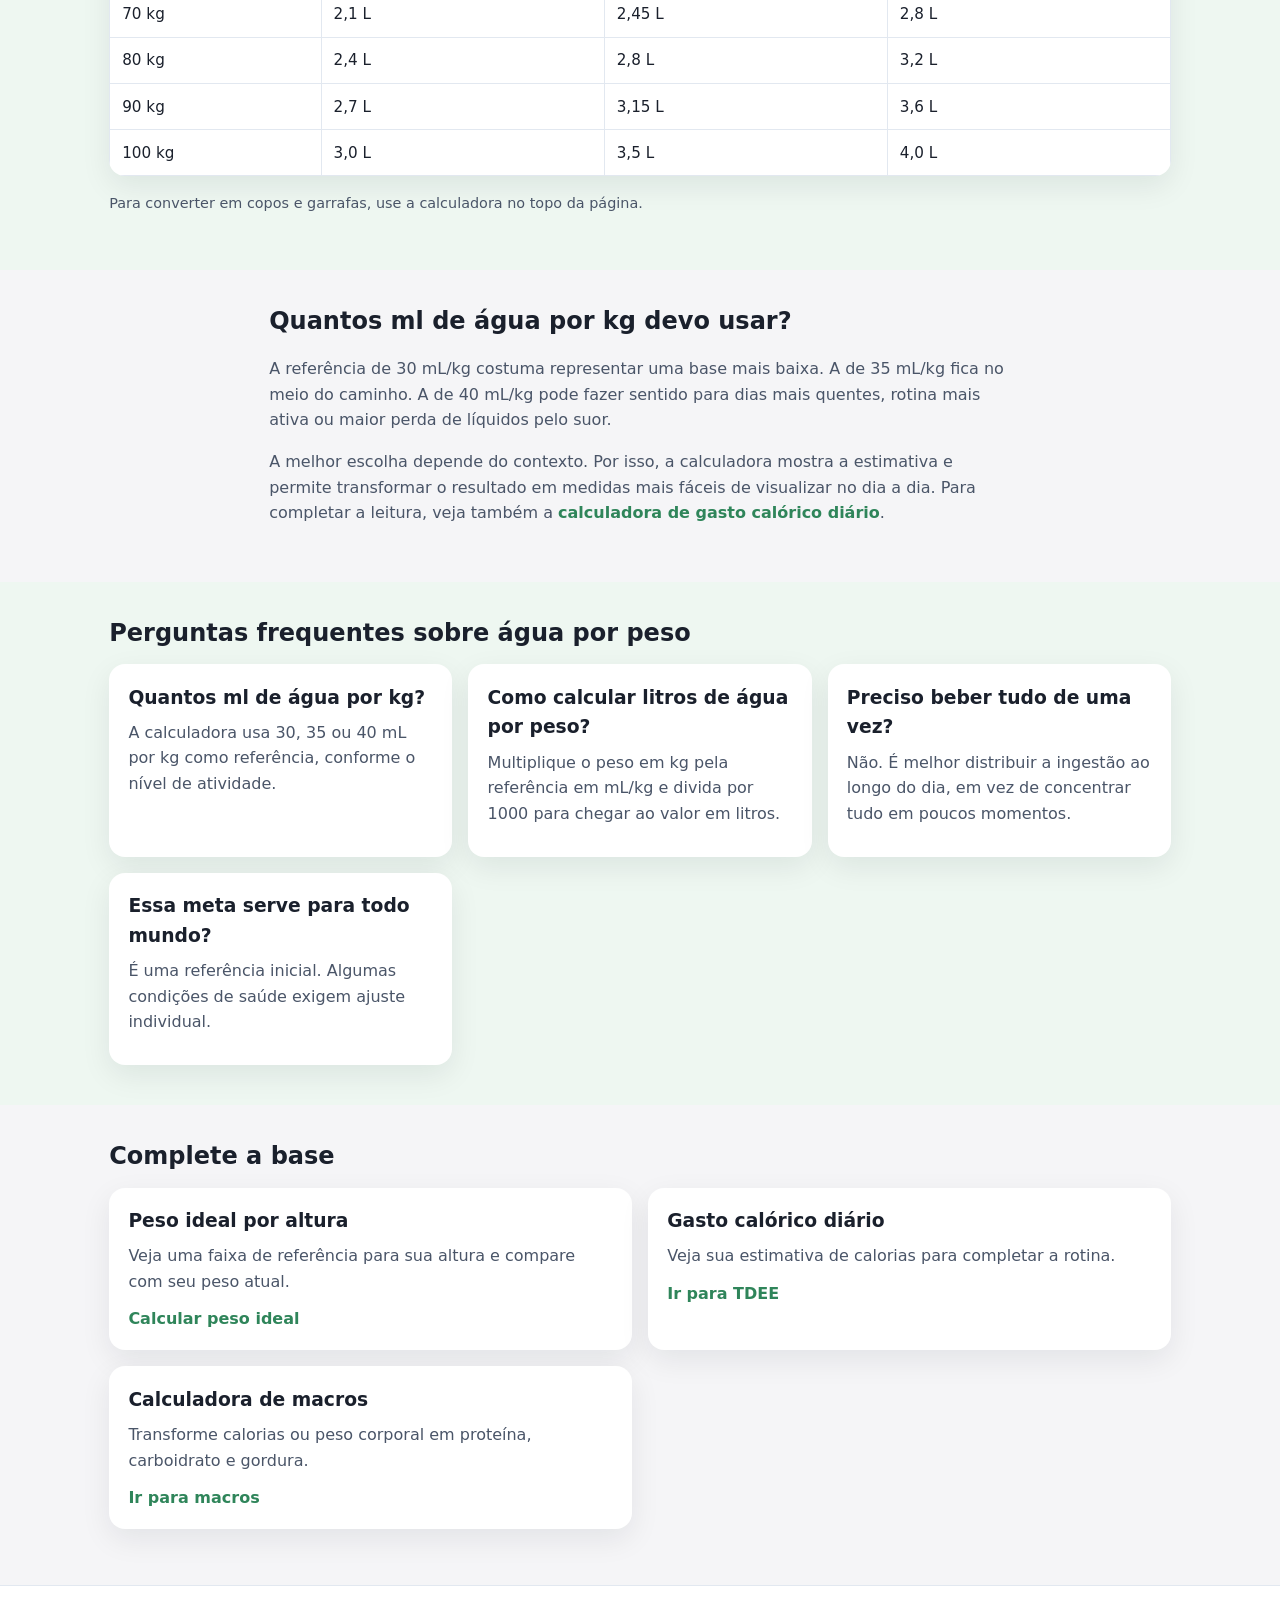
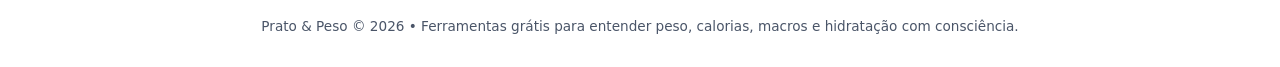
==== commit 273aa67e: "Add files via upload" ====
--- a/agua.html
+++ b/agua.html
@@ -2,9 +2,9 @@
 <html lang="pt-BR">
 <head>
   <meta charset="UTF-8">
-  <title>Calculadora de água por peso | Prato &amp; Peso</title>
+  <title>Calculadora de água por peso: litros e ml por kg | Prato &amp; Peso</title>
   <meta name="viewport" content="width=device-width, initial-scale=1.0">
-  <meta name="description" content="Calcule quantos litros de água beber por dia de acordo com seu peso, em mL por kg, com resumo em litros, copos e garrafas.">
+  <meta name="description" content="Calcule quantos litros de água beber por dia pelo peso corporal, usando 30, 35 ou 40 ml por kg, com resultado em litros, copos e garrafas.">
   <meta name="robots" content="index,follow,max-image-preview:large">
   <link rel="canonical" href="https://pratoepeso.com.br/agua.html">
   <link rel="icon" href="favicon.ico" sizes="any">
@@ -14,13 +14,13 @@
   <meta property="og:locale" content="pt_BR">
   <meta property="og:type" content="website">
   <meta property="og:site_name" content="Prato &amp; Peso">
-  <meta property="og:title" content="Calculadora de água por peso | Prato &amp; Peso">
-  <meta property="og:description" content="Calcule quantos litros de água beber por dia de acordo com seu peso, em mL por kg, com resumo em litros, copos e garrafas.">
+  <meta property="og:title" content="Calculadora de água por peso: litros e ml por kg | Prato &amp; Peso">
+  <meta property="og:description" content="Calcule quantos litros de água beber por dia pelo peso corporal, usando 30, 35 ou 40 ml por kg, com resultado em litros, copos e garrafas.">
   <meta property="og:url" content="https://pratoepeso.com.br/agua.html">
   <meta property="og:image" content="https://pratoepeso.com.br/assets/logo-social.png">
   <meta name="twitter:card" content="summary_large_image">
-  <meta name="twitter:title" content="Calculadora de água por peso | Prato &amp; Peso">
-  <meta name="twitter:description" content="Calcule quantos litros de água beber por dia de acordo com seu peso, em mL por kg, com resumo em litros, copos e garrafas.">
+  <meta name="twitter:title" content="Calculadora de água por peso: litros e ml por kg | Prato &amp; Peso">
+  <meta name="twitter:description" content="Calcule quantos litros de água beber por dia pelo peso corporal, usando 30, 35 ou 40 ml por kg, com resultado em litros, copos e garrafas.">
   <meta name="twitter:image" content="https://pratoepeso.com.br/assets/logo-social.png">
   <link rel="stylesheet" href="style.css">
   <!-- Google tag (gtag.js) -->
@@ -31,7 +31,7 @@
     gtag('js', new Date());
     gtag('config', 'G-JHK8WVE0EN');
   </script>
-  <script type="application/ld+json">{"@context":"https://schema.org","@graph":[{"@type":"Organization","name":"Prato & Peso","url":"https://pratoepeso.com.br/","logo":"https://pratoepeso.com.br/favicon-512.png","image":"https://pratoepeso.com.br/assets/logo-social.png"},{"@type":"WebPage","name":"Calculadora de água por peso","description":"Estime quantos litros de água beber por dia conforme peso e atividade.","url":"https://pratoepeso.com.br/agua.html","isPartOf":{"@type":"WebSite","name":"Prato & Peso","url":"https://pratoepeso.com.br"}},{"@type":"FAQPage","mainEntity":[{"@type":"Question","name":"Quanta água devo beber por peso?","acceptedAnswer":{"@type":"Answer","text":"Uma conta prática usa mililitros por quilo de peso corporal. A quantidade final pode subir em dias quentes e com treino."}},{"@type":"Question","name":"Quantos ml de água por kg devo usar?","acceptedAnswer":{"@type":"Answer","text":"A calculadora usa 30, 35 ou 40 mL por kg como referência, conforme o nível de atividade informado."}},{"@type":"Question","name":"A calculadora substitui orientação médica?","acceptedAnswer":{"@type":"Answer","text":"Não. Pessoas com condições renais, cardíacas ou outras restrições precisam de orientação individual."}}]}]}</script>
+  <script type="application/ld+json">{"@context":"https://schema.org","@graph":[{"@type":"Organization","name":"Prato & Peso","url":"https://pratoepeso.com.br/","logo":"https://pratoepeso.com.br/favicon-512.png","image":"https://pratoepeso.com.br/assets/logo-social.png"},{"@type":"WebPage","name":"Calculadora de água por peso","description":"Calcule litros de água por dia usando peso corporal e ml por kg.","url":"https://pratoepeso.com.br/agua.html","isPartOf":{"@type":"WebSite","name":"Prato & Peso","url":"https://pratoepeso.com.br"},"about":["água por peso","ml por kg","litros de água por dia","hidratação"]},{"@type":"BreadcrumbList","itemListElement":[{"@type":"ListItem","position":1,"name":"Início","item":"https://pratoepeso.com.br/"},{"@type":"ListItem","position":2,"name":"Calculadora de água por peso","item":"https://pratoepeso.com.br/agua.html"}]},{"@type":"FAQPage","mainEntity":[{"@type":"Question","name":"Quanta água devo beber por peso?","acceptedAnswer":{"@type":"Answer","text":"Uma conta prática usa mililitros por quilo de peso corporal. A quantidade final pode variar conforme calor, suor, rotina e orientação individual."}},{"@type":"Question","name":"Quantos ml de água por kg devo usar?","acceptedAnswer":{"@type":"Answer","text":"A calculadora usa 30, 35 ou 40 mL por kg como referência, conforme o nível de atividade informado."}},{"@type":"Question","name":"Como calcular litros de água por peso?","acceptedAnswer":{"@type":"Answer","text":"Multiplique o peso em kg pela referência em mL por kg e divida por 1000 para transformar o resultado em litros."}},{"@type":"Question","name":"A calculadora substitui orientação médica?","acceptedAnswer":{"@type":"Answer","text":"Não. Pessoas com condições renais, cardíacas ou outras restrições precisam seguir orientação individual."}}]}]}</script>
 </head>
 <body>
   <header class="site-header">
@@ -54,7 +54,7 @@
   <main>
     <section class="page-header">
       <div class="container narrow-content">
-        <h1>Calculadora de água por peso</h1>
+        <h1>Calculadora de água por peso: litros por dia</h1>
         <p>Veja quantos litros de água beber por dia com base no seu peso e no seu nível de atividade física.</p>
       </div>
     </section>
@@ -122,7 +122,52 @@
           Uma forma simples de estimar a hidratação é usar a conta em <strong>mL por kg</strong>. Nesta página, você informa o peso e escolhe um nível de atividade para aplicar uma referência prática de 30, 35 ou 40 mL por quilo.
         </p>
         <p>
-          Isso ajuda a responder buscas como “quantidade de água por peso”, “quantos ml de água por kg”, “água por peso” e “litros de água por peso”. Depois, você pode ajustar a meta conforme clima, suor, rotina e orientação profissional. Para completar a leitura, veja também a <a href="peso-ideal.html" class="text-link">calculadora de peso ideal por altura</a>.
+          Isso ajuda a responder buscas como “quantidade de água por peso”, “quantos ml de água por kg”, “água por peso” e “litros de água por peso”. Depois, você pode ajustar a meta conforme clima, suor, rotina e orientação profissional.
+        </p>
+        <div class="note-box">
+          <strong>Importante:</strong> a calculadora é uma referência geral. Pessoas com restrições renais, cardíacas ou orientação médica específica devem seguir a recomendação individual recebida.
+        </div>
+      </div>
+    </section>
+
+    <section class="content-section section-soft">
+      <div class="container">
+        <h2>Tabela de água por peso corporal</h2>
+        <p>
+          A tabela abaixo mostra exemplos prontos usando 30, 35 e 40 mL por kg. Ela ajuda a comparar rapidamente quantos litros de água por dia aparecem para cada peso.
+        </p>
+        <div class="reference-table">
+          <table>
+            <thead>
+              <tr>
+                <th>Peso</th>
+                <th>30 mL/kg</th>
+                <th>35 mL/kg</th>
+                <th>40 mL/kg</th>
+              </tr>
+            </thead>
+            <tbody>
+              <tr><td>50 kg</td><td>1,5 L</td><td>1,75 L</td><td>2,0 L</td></tr>
+              <tr><td>60 kg</td><td>1,8 L</td><td>2,1 L</td><td>2,4 L</td></tr>
+              <tr><td>70 kg</td><td>2,1 L</td><td>2,45 L</td><td>2,8 L</td></tr>
+              <tr><td>80 kg</td><td>2,4 L</td><td>2,8 L</td><td>3,2 L</td></tr>
+              <tr><td>90 kg</td><td>2,7 L</td><td>3,15 L</td><td>3,6 L</td></tr>
+              <tr><td>100 kg</td><td>3,0 L</td><td>3,5 L</td><td>4,0 L</td></tr>
+            </tbody>
+          </table>
+        </div>
+        <p class="table-hint">Para converter em copos e garrafas, use a calculadora no topo da página.</p>
+      </div>
+    </section>
+
+    <section class="content-section">
+      <div class="container narrow-content">
+        <h2>Quantos ml de água por kg devo usar?</h2>
+        <p>
+          A referência de 30 mL/kg costuma representar uma base mais baixa. A de 35 mL/kg fica no meio do caminho. A de 40 mL/kg pode fazer sentido para dias mais quentes, rotina mais ativa ou maior perda de líquidos pelo suor.
+        </p>
+        <p>
+          A melhor escolha depende do contexto. Por isso, a calculadora mostra a estimativa e permite transformar o resultado em medidas mais fáceis de visualizar no dia a dia. Para completar a leitura, veja também a <a href="tdee.html" class="text-link">calculadora de gasto calórico diário</a>.
         </p>
       </div>
     </section>
@@ -131,8 +176,9 @@
       <div class="container">
         <h2>Perguntas frequentes sobre água por peso</h2>
         <div class="faq-grid">
-          <article class="faq-item"><h3>Preciso beber tudo de uma vez?</h3><p>Não. O ideal é distribuir a ingestão ao longo do dia, em vez de concentrar tudo em poucos momentos.</p></article>
-          <article class="faq-item"><h3>Treino pesado muda a meta?</h3><p>Sim. Quanto mais suor, calor e atividade física, maior tende a ser a necessidade de líquidos.</p></article>
+          <article class="faq-item"><h3>Quantos ml de água por kg?</h3><p>A calculadora usa 30, 35 ou 40 mL por kg como referência, conforme o nível de atividade.</p></article>
+          <article class="faq-item"><h3>Como calcular litros de água por peso?</h3><p>Multiplique o peso em kg pela referência em mL/kg e divida por 1000 para chegar ao valor em litros.</p></article>
+          <article class="faq-item"><h3>Preciso beber tudo de uma vez?</h3><p>Não. É melhor distribuir a ingestão ao longo do dia, em vez de concentrar tudo em poucos momentos.</p></article>
           <article class="faq-item"><h3>Essa meta serve para todo mundo?</h3><p>É uma referência inicial. Algumas condições de saúde exigem ajuste individual.</p></article>
         </div>
       </div>
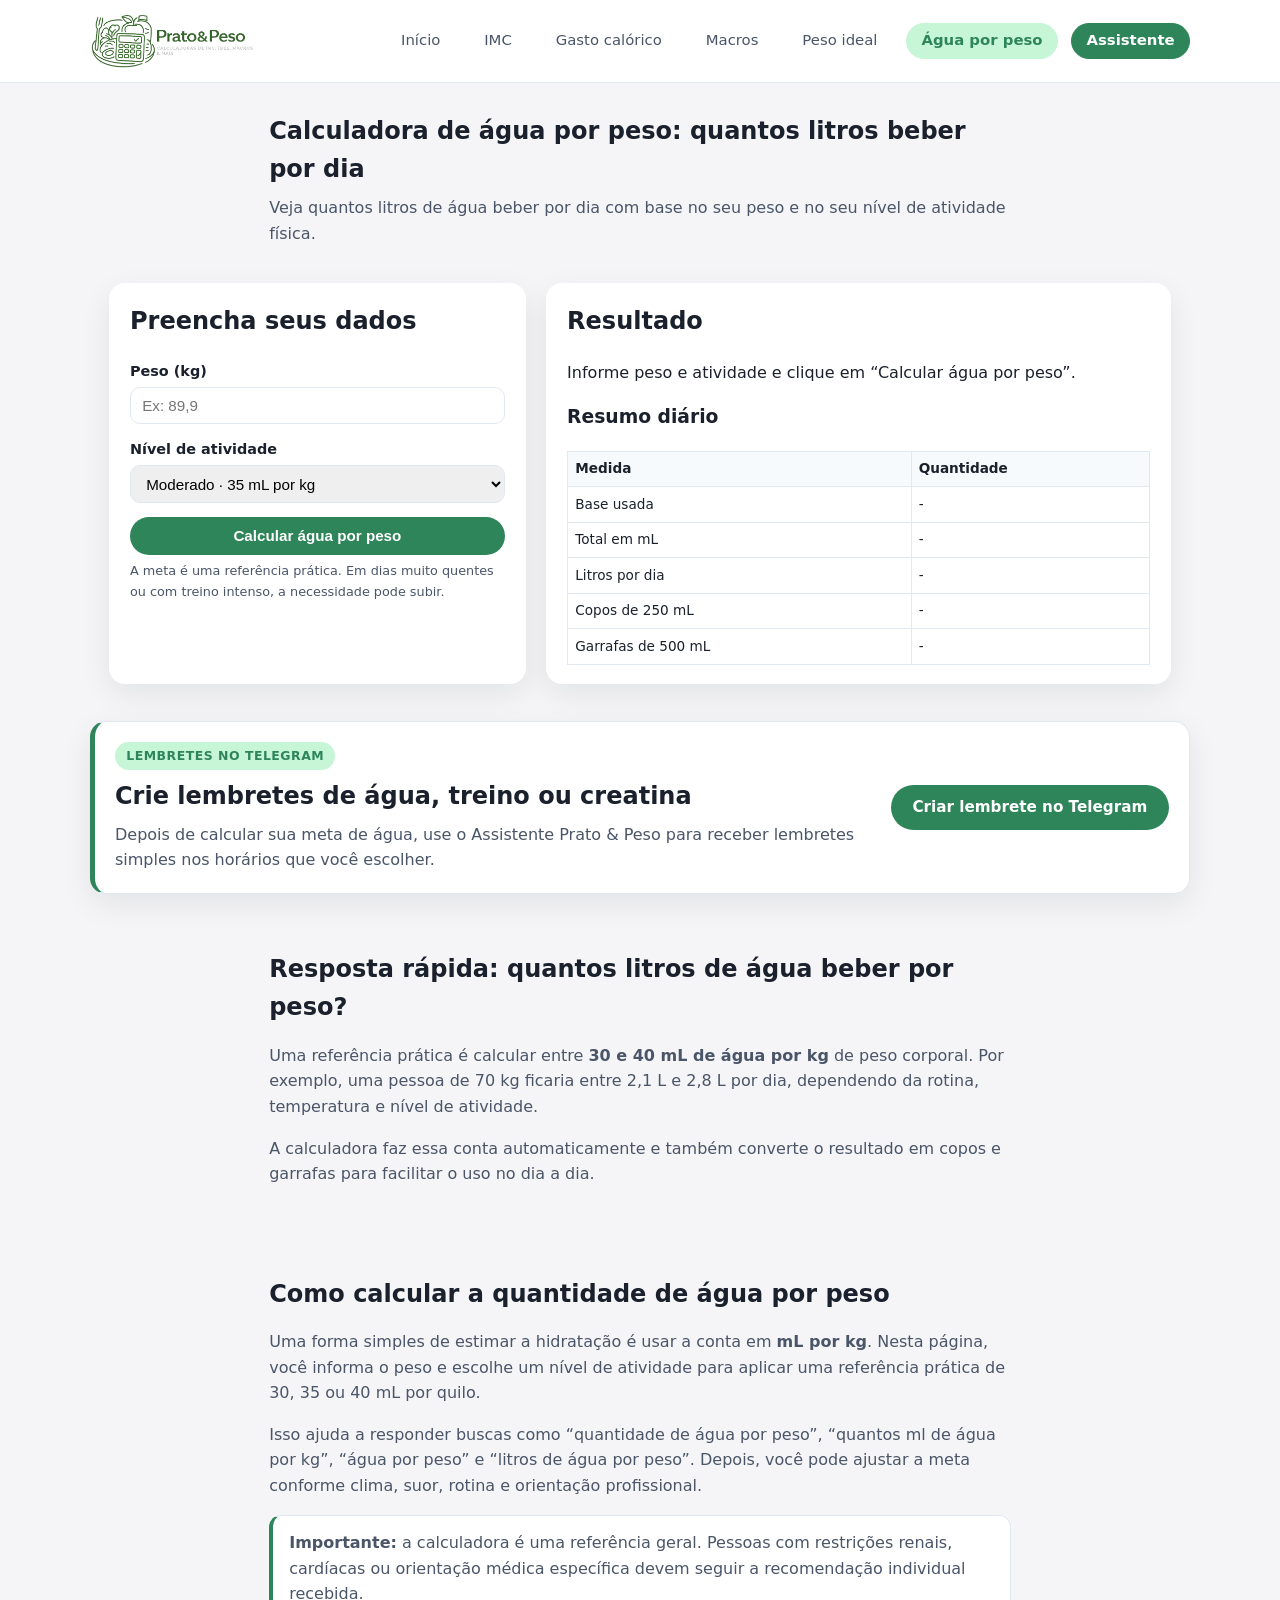
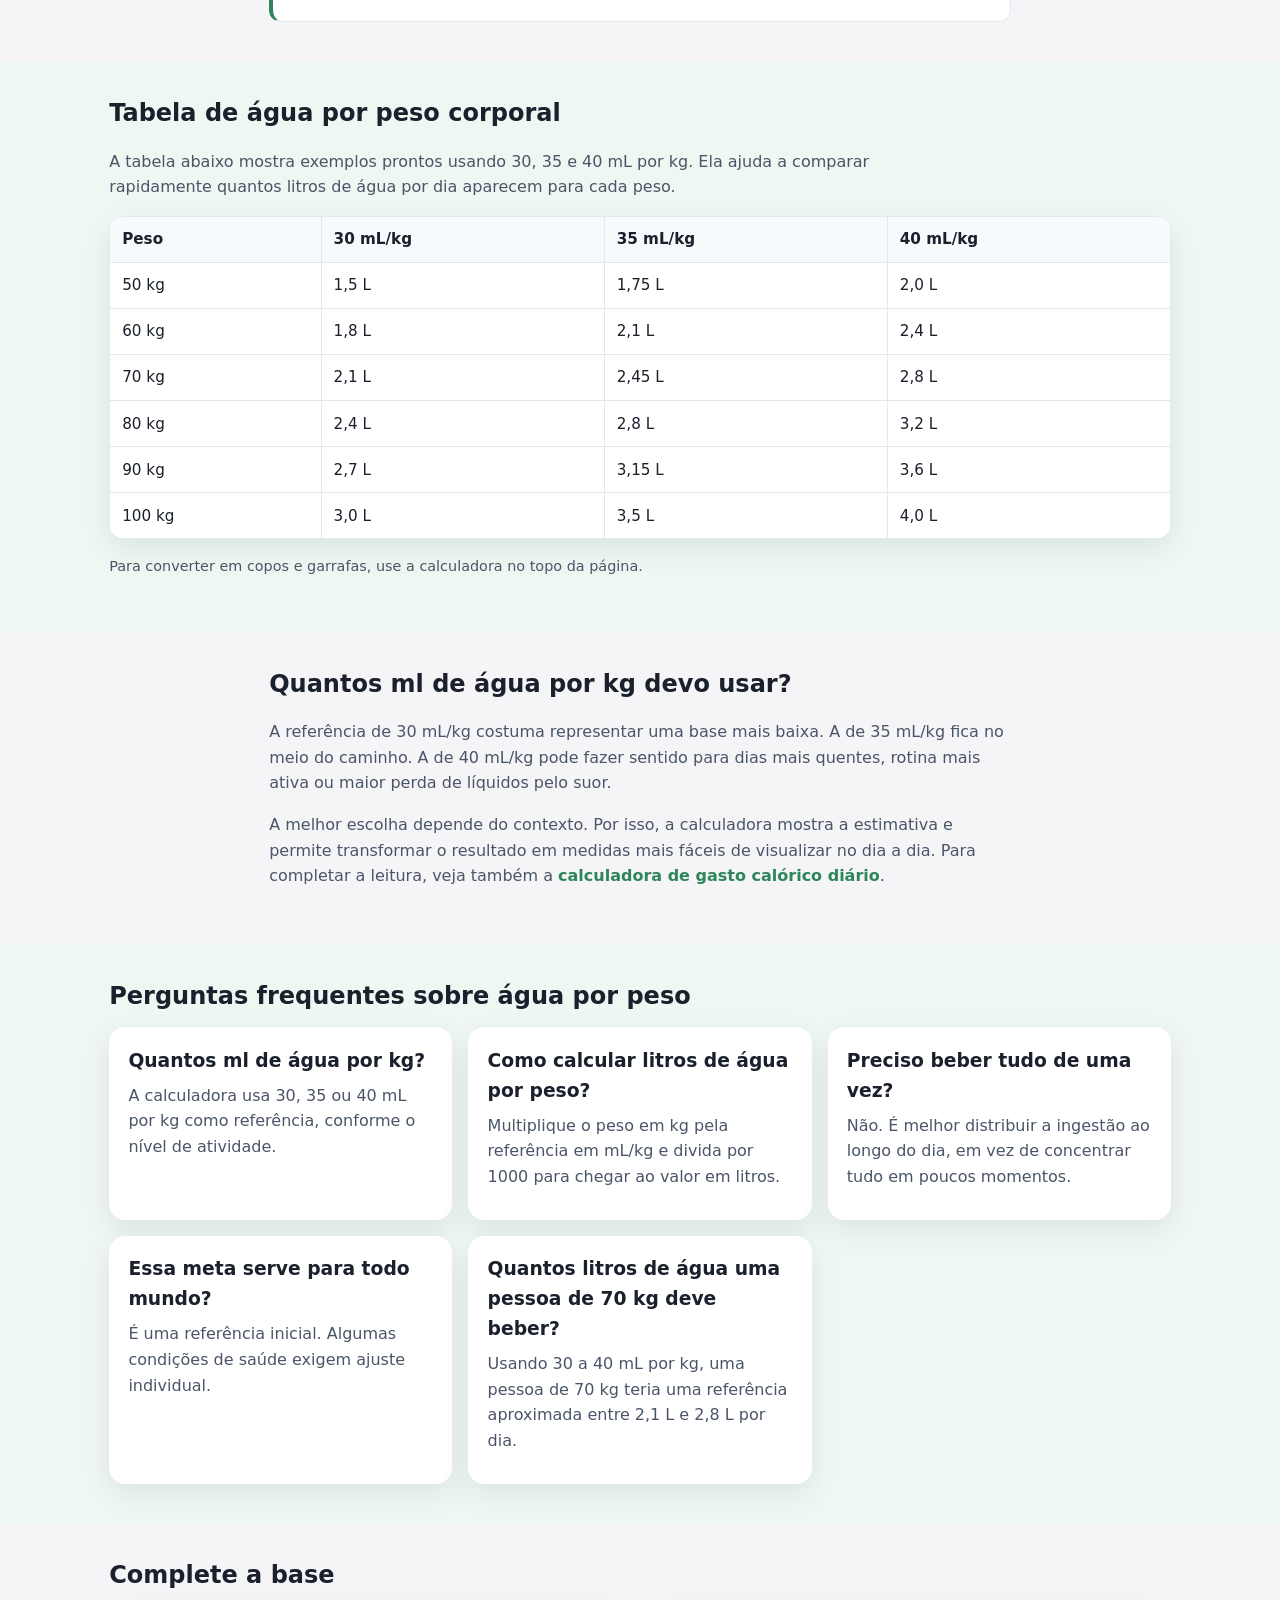
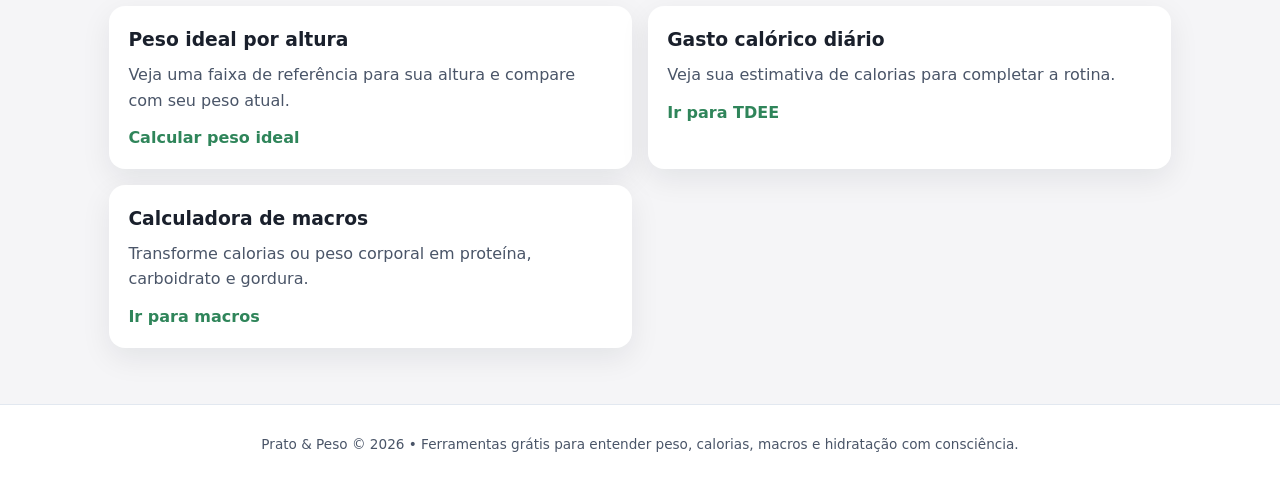
==== commit 2c8a2252: "Add files via upload" ====
--- a/agua.html
+++ b/agua.html
@@ -2,9 +2,9 @@
 <html lang="pt-BR">
 <head>
   <meta charset="UTF-8">
-  <title>Calculadora de água por peso: litros e ml por kg | Prato &amp; Peso</title>
+  <title>Calculadora de Água por Peso: quantos litros beber por dia | Prato &amp; Peso</title>
   <meta name="viewport" content="width=device-width, initial-scale=1.0">
-  <meta name="description" content="Calcule quantos litros de água beber por dia pelo peso corporal, usando 30, 35 ou 40 ml por kg, com resultado em litros, copos e garrafas.">
+  <meta name="description" content="Calcule quantos litros de água beber por dia pelo peso corporal. Veja mL por kg, tabela de água por peso, copos e garrafas.">
   <meta name="robots" content="index,follow,max-image-preview:large">
   <link rel="canonical" href="https://pratoepeso.com.br/agua.html">
   <link rel="icon" href="favicon.ico" sizes="any">
@@ -14,13 +14,13 @@
   <meta property="og:locale" content="pt_BR">
   <meta property="og:type" content="website">
   <meta property="og:site_name" content="Prato &amp; Peso">
-  <meta property="og:title" content="Calculadora de água por peso: litros e ml por kg | Prato &amp; Peso">
-  <meta property="og:description" content="Calcule quantos litros de água beber por dia pelo peso corporal, usando 30, 35 ou 40 ml por kg, com resultado em litros, copos e garrafas.">
+  <meta property="og:title" content="Calculadora de Água por Peso: quantos litros beber por dia | Prato &amp; Peso">
+  <meta property="og:description" content="Calcule quantos litros de água beber por dia pelo peso corporal. Veja mL por kg, tabela de água por peso, copos e garrafas.">
   <meta property="og:url" content="https://pratoepeso.com.br/agua.html">
   <meta property="og:image" content="https://pratoepeso.com.br/assets/logo-social.png">
   <meta name="twitter:card" content="summary_large_image">
-  <meta name="twitter:title" content="Calculadora de água por peso: litros e ml por kg | Prato &amp; Peso">
-  <meta name="twitter:description" content="Calcule quantos litros de água beber por dia pelo peso corporal, usando 30, 35 ou 40 ml por kg, com resultado em litros, copos e garrafas.">
+  <meta name="twitter:title" content="Calculadora de Água por Peso: quantos litros beber por dia | Prato &amp; Peso">
+  <meta name="twitter:description" content="Calcule quantos litros de água beber por dia pelo peso corporal. Veja mL por kg, tabela de água por peso, copos e garrafas.">
   <meta name="twitter:image" content="https://pratoepeso.com.br/assets/logo-social.png">
   <link rel="stylesheet" href="style.css">
   <!-- Google tag (gtag.js) -->
@@ -31,21 +31,24 @@
     gtag('js', new Date());
     gtag('config', 'G-JHK8WVE0EN');
   </script>
-  <script type="application/ld+json">{"@context":"https://schema.org","@graph":[{"@type":"Organization","name":"Prato & Peso","url":"https://pratoepeso.com.br/","logo":"https://pratoepeso.com.br/favicon-512.png","image":"https://pratoepeso.com.br/assets/logo-social.png"},{"@type":"WebPage","name":"Calculadora de água por peso","description":"Calcule litros de água por dia usando peso corporal e ml por kg.","url":"https://pratoepeso.com.br/agua.html","isPartOf":{"@type":"WebSite","name":"Prato & Peso","url":"https://pratoepeso.com.br"},"about":["água por peso","ml por kg","litros de água por dia","hidratação"]},{"@type":"BreadcrumbList","itemListElement":[{"@type":"ListItem","position":1,"name":"Início","item":"https://pratoepeso.com.br/"},{"@type":"ListItem","position":2,"name":"Calculadora de água por peso","item":"https://pratoepeso.com.br/agua.html"}]},{"@type":"FAQPage","mainEntity":[{"@type":"Question","name":"Quanta água devo beber por peso?","acceptedAnswer":{"@type":"Answer","text":"Uma conta prática usa mililitros por quilo de peso corporal. A quantidade final pode variar conforme calor, suor, rotina e orientação individual."}},{"@type":"Question","name":"Quantos ml de água por kg devo usar?","acceptedAnswer":{"@type":"Answer","text":"A calculadora usa 30, 35 ou 40 mL por kg como referência, conforme o nível de atividade informado."}},{"@type":"Question","name":"Como calcular litros de água por peso?","acceptedAnswer":{"@type":"Answer","text":"Multiplique o peso em kg pela referência em mL por kg e divida por 1000 para transformar o resultado em litros."}},{"@type":"Question","name":"A calculadora substitui orientação médica?","acceptedAnswer":{"@type":"Answer","text":"Não. Pessoas com condições renais, cardíacas ou outras restrições precisam seguir orientação individual."}}]}]}</script>
+  <script type="application/ld+json">{"@context":"https://schema.org","@graph":[{"@type":"Organization","name":"Prato & Peso","url":"https://pratoepeso.com.br/","logo":"https://pratoepeso.com.br/favicon-512.png","image":"https://pratoepeso.com.br/assets/logo-social.png"},{"@type":"WebPage","name":"Calculadora de água por peso: quantos litros beber por dia","description":"Calcule litros de água por dia usando peso corporal, mL por kg, copos e garrafas.","url":"https://pratoepeso.com.br/agua.html","isPartOf":{"@type":"WebSite","name":"Prato & Peso","url":"https://pratoepeso.com.br/"},"about":["calculadora de água por peso","quantos litros de água beber por dia","ml por kg","litros de água por dia","hidratação"]},{"@type":"BreadcrumbList","itemListElement":[{"@type":"ListItem","position":1,"name":"Início","item":"https://pratoepeso.com.br/"},{"@type":"ListItem","position":2,"name":"Calculadora de água por peso","item":"https://pratoepeso.com.br/agua.html"}]},{"@type":"FAQPage","mainEntity":[{"@type":"Question","name":"Quanta água devo beber por peso?","acceptedAnswer":{"@type":"Answer","text":"Uma conta prática usa mililitros por quilo de peso corporal. A quantidade final pode variar conforme calor, suor, rotina e orientação individual."}},{"@type":"Question","name":"Quantos ml de água por kg devo usar?","acceptedAnswer":{"@type":"Answer","text":"A calculadora usa 30, 35 ou 40 mL por kg como referência, conforme o nível de atividade informado."}},{"@type":"Question","name":"Como calcular litros de água por peso?","acceptedAnswer":{"@type":"Answer","text":"Multiplique o peso em kg pela referência em mL por kg e divida por 1000 para transformar o resultado em litros."}},{"@type":"Question","name":"Quantos litros de água uma pessoa de 70 kg deve beber?","acceptedAnswer":{"@type":"Answer","text":"Usando 30 a 40 mL por kg, uma pessoa de 70 kg teria uma referência aproximada entre 2,1 L e 2,8 L por dia."}},{"@type":"Question","name":"A calculadora substitui orientação médica?","acceptedAnswer":{"@type":"Answer","text":"Não. Pessoas com condições renais, cardíacas ou outras restrições precisam seguir orientação individual."}}]}]}</script>
+    <!-- Google AdSense -->
+    <script async src="https://pagead2.googlesyndication.com/pagead/js/adsbygoogle.js?client=ca-pub-6124393666586707"
+     crossorigin="anonymous"></script>
 </head>
 <body>
   <header class="site-header">
     <div class="container header-content">
-      <a href="index.html" class="logo" aria-label="Prato &amp; Peso - página inicial">
+      <a href="/" class="logo" aria-label="Prato &amp; Peso - página inicial">
         <img src="assets/logo-prato-peso.png" alt="Prato &amp; Peso" class="logo-image">
       </a>
       <nav class="main-nav" aria-label="Navegação principal">
-        <a href="index.html">Início</a>
-        <a href="imc.html">IMC</a>
-        <a href="tdee.html">Gasto calórico</a>
-        <a href="macros.html">Macros</a>
-        <a href="peso-ideal.html">Peso ideal</a>
-        <a href="agua.html" class="active">Água por peso</a>
+        <a href="/">Início</a>
+        <a href="/imc.html">IMC</a>
+        <a href="/tdee.html">Gasto calórico</a>
+        <a href="/macros.html">Macros</a>
+        <a href="/peso-ideal.html">Peso ideal</a>
+        <a href="/agua.html" class="active">Água por peso</a>
         <a href="https://t.me/pratoepeso_bot" class="nav-telegram" target="_blank" rel="noopener">Assistente</a>
       </nav>
     </div>
@@ -54,7 +57,7 @@
   <main>
     <section class="page-header">
       <div class="container narrow-content">
-        <h1>Calculadora de água por peso: litros por dia</h1>
+        <h1>Calculadora de água por peso: quantos litros beber por dia</h1>
         <p>Veja quantos litros de água beber por dia com base no seu peso e no seu nível de atividade física.</p>
       </div>
     </section>
@@ -115,6 +118,20 @@
       </div>
     </section>
 
+
+
+    <section class="content-section">
+      <div class="container narrow-content">
+        <h2>Resposta rápida: quantos litros de água beber por peso?</h2>
+        <p>
+          Uma referência prática é calcular entre <strong>30 e 40 mL de água por kg</strong> de peso corporal. Por exemplo, uma pessoa de 70 kg ficaria entre 2,1 L e 2,8 L por dia, dependendo da rotina, temperatura e nível de atividade.
+        </p>
+        <p>
+          A calculadora faz essa conta automaticamente e também converte o resultado em copos e garrafas para facilitar o uso no dia a dia.
+        </p>
+      </div>
+    </section>
+
     <section class="content-section">
       <div class="container narrow-content">
         <h2>Como calcular a quantidade de água por peso</h2>
@@ -167,7 +184,7 @@
           A referência de 30 mL/kg costuma representar uma base mais baixa. A de 35 mL/kg fica no meio do caminho. A de 40 mL/kg pode fazer sentido para dias mais quentes, rotina mais ativa ou maior perda de líquidos pelo suor.
         </p>
         <p>
-          A melhor escolha depende do contexto. Por isso, a calculadora mostra a estimativa e permite transformar o resultado em medidas mais fáceis de visualizar no dia a dia. Para completar a leitura, veja também a <a href="tdee.html" class="text-link">calculadora de gasto calórico diário</a>.
+          A melhor escolha depende do contexto. Por isso, a calculadora mostra a estimativa e permite transformar o resultado em medidas mais fáceis de visualizar no dia a dia. Para completar a leitura, veja também a <a href="/tdee.html" class="text-link">calculadora de gasto calórico diário</a>.
         </p>
       </div>
     </section>
@@ -180,6 +197,7 @@
           <article class="faq-item"><h3>Como calcular litros de água por peso?</h3><p>Multiplique o peso em kg pela referência em mL/kg e divida por 1000 para chegar ao valor em litros.</p></article>
           <article class="faq-item"><h3>Preciso beber tudo de uma vez?</h3><p>Não. É melhor distribuir a ingestão ao longo do dia, em vez de concentrar tudo em poucos momentos.</p></article>
           <article class="faq-item"><h3>Essa meta serve para todo mundo?</h3><p>É uma referência inicial. Algumas condições de saúde exigem ajuste individual.</p></article>
+          <article class="faq-item"><h3>Quantos litros de água uma pessoa de 70 kg deve beber?</h3><p>Usando 30 a 40 mL por kg, uma pessoa de 70 kg teria uma referência aproximada entre 2,1 L e 2,8 L por dia.</p></article>
         </div>
       </div>
     </section>
@@ -188,9 +206,9 @@
       <div class="container">
         <h2>Complete a base</h2>
         <div class="feature-grid compact-grid">
-          <article class="feature-card"><h3>Peso ideal por altura</h3><p>Veja uma faixa de referência para sua altura e compare com seu peso atual.</p><a href="peso-ideal.html" class="text-link">Calcular peso ideal</a></article>
-          <article class="feature-card"><h3>Gasto calórico diário</h3><p>Veja sua estimativa de calorias para completar a rotina.</p><a href="tdee.html" class="text-link">Ir para TDEE</a></article>
-          <article class="feature-card"><h3>Calculadora de macros</h3><p>Transforme calorias ou peso corporal em proteína, carboidrato e gordura.</p><a href="macros.html" class="text-link">Ir para macros</a></article>
+          <article class="feature-card"><h3>Peso ideal por altura</h3><p>Veja uma faixa de referência para sua altura e compare com seu peso atual.</p><a href="/peso-ideal.html" class="text-link">Calcular peso ideal</a></article>
+          <article class="feature-card"><h3>Gasto calórico diário</h3><p>Veja sua estimativa de calorias para completar a rotina.</p><a href="/tdee.html" class="text-link">Ir para TDEE</a></article>
+          <article class="feature-card"><h3>Calculadora de macros</h3><p>Transforme calorias ou peso corporal em proteína, carboidrato e gordura.</p><a href="/macros.html" class="text-link">Ir para macros</a></article>
         </div>
       </div>
     </section>
